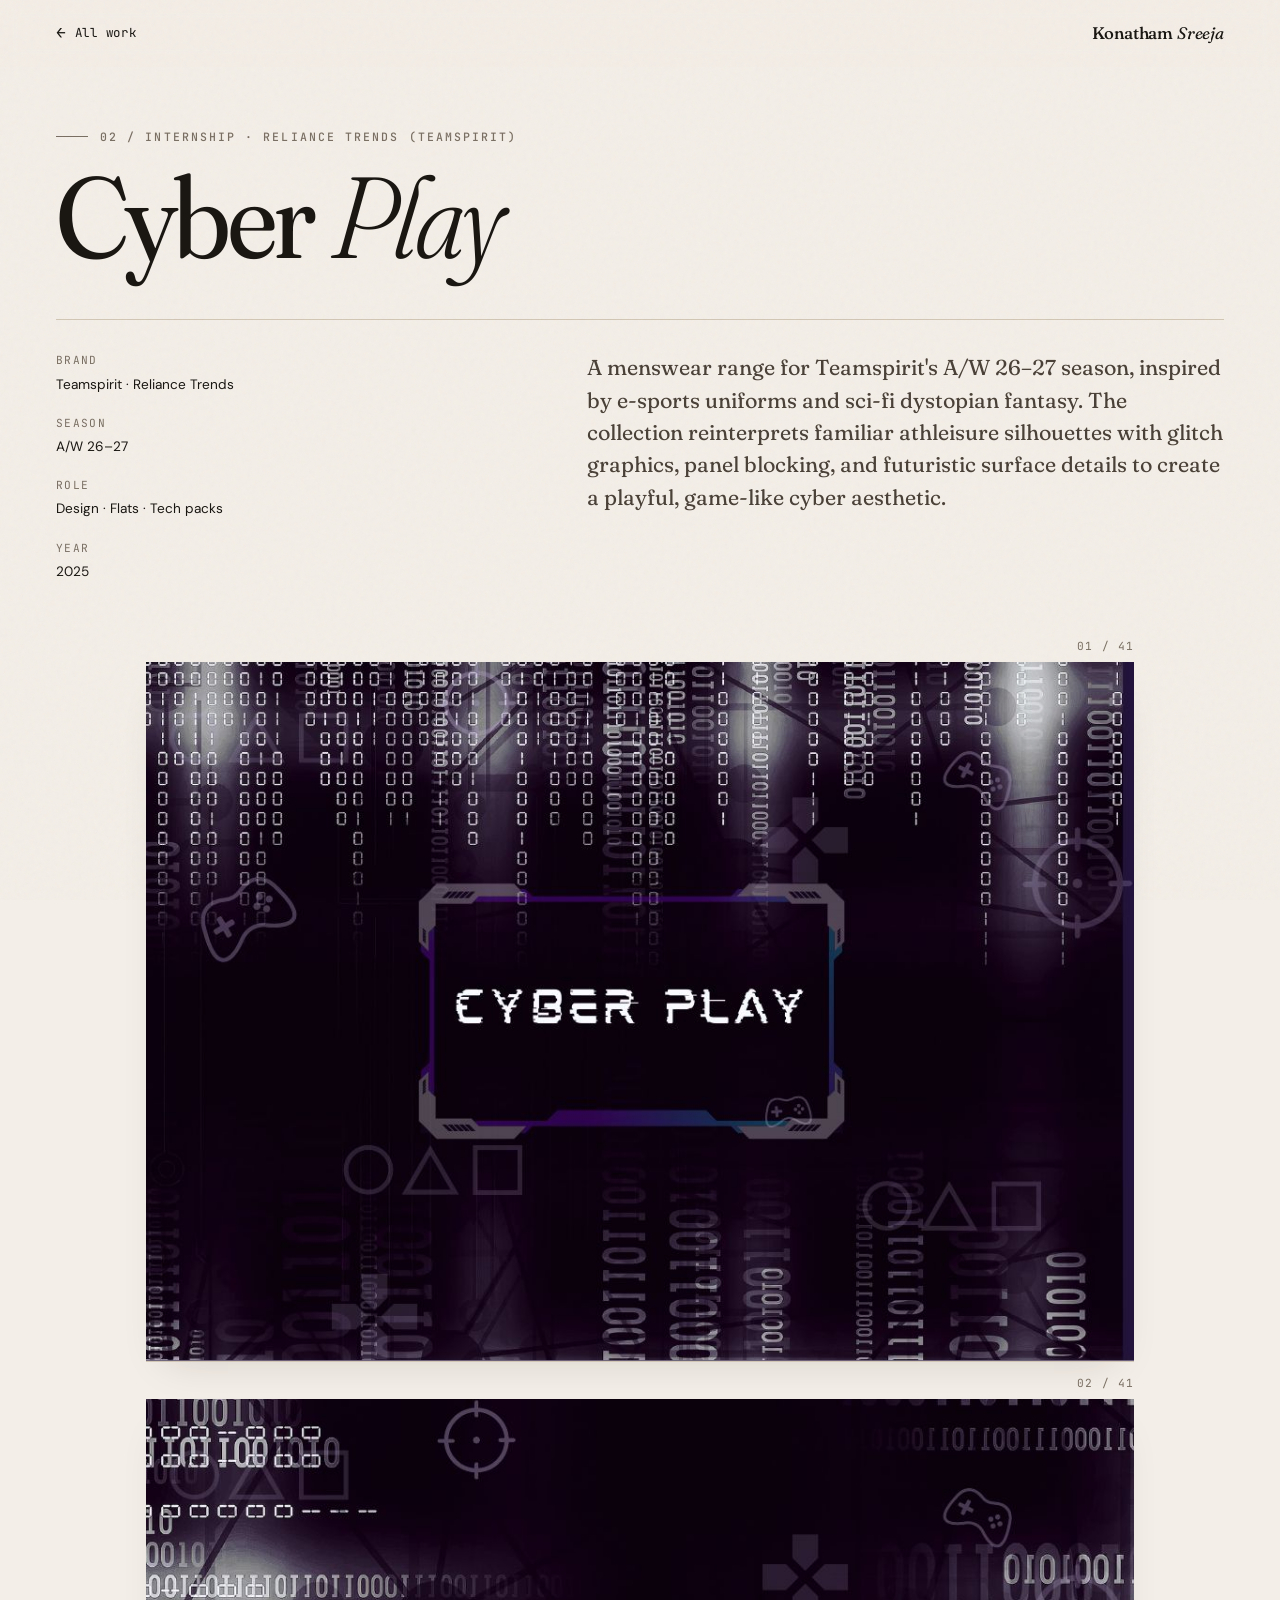
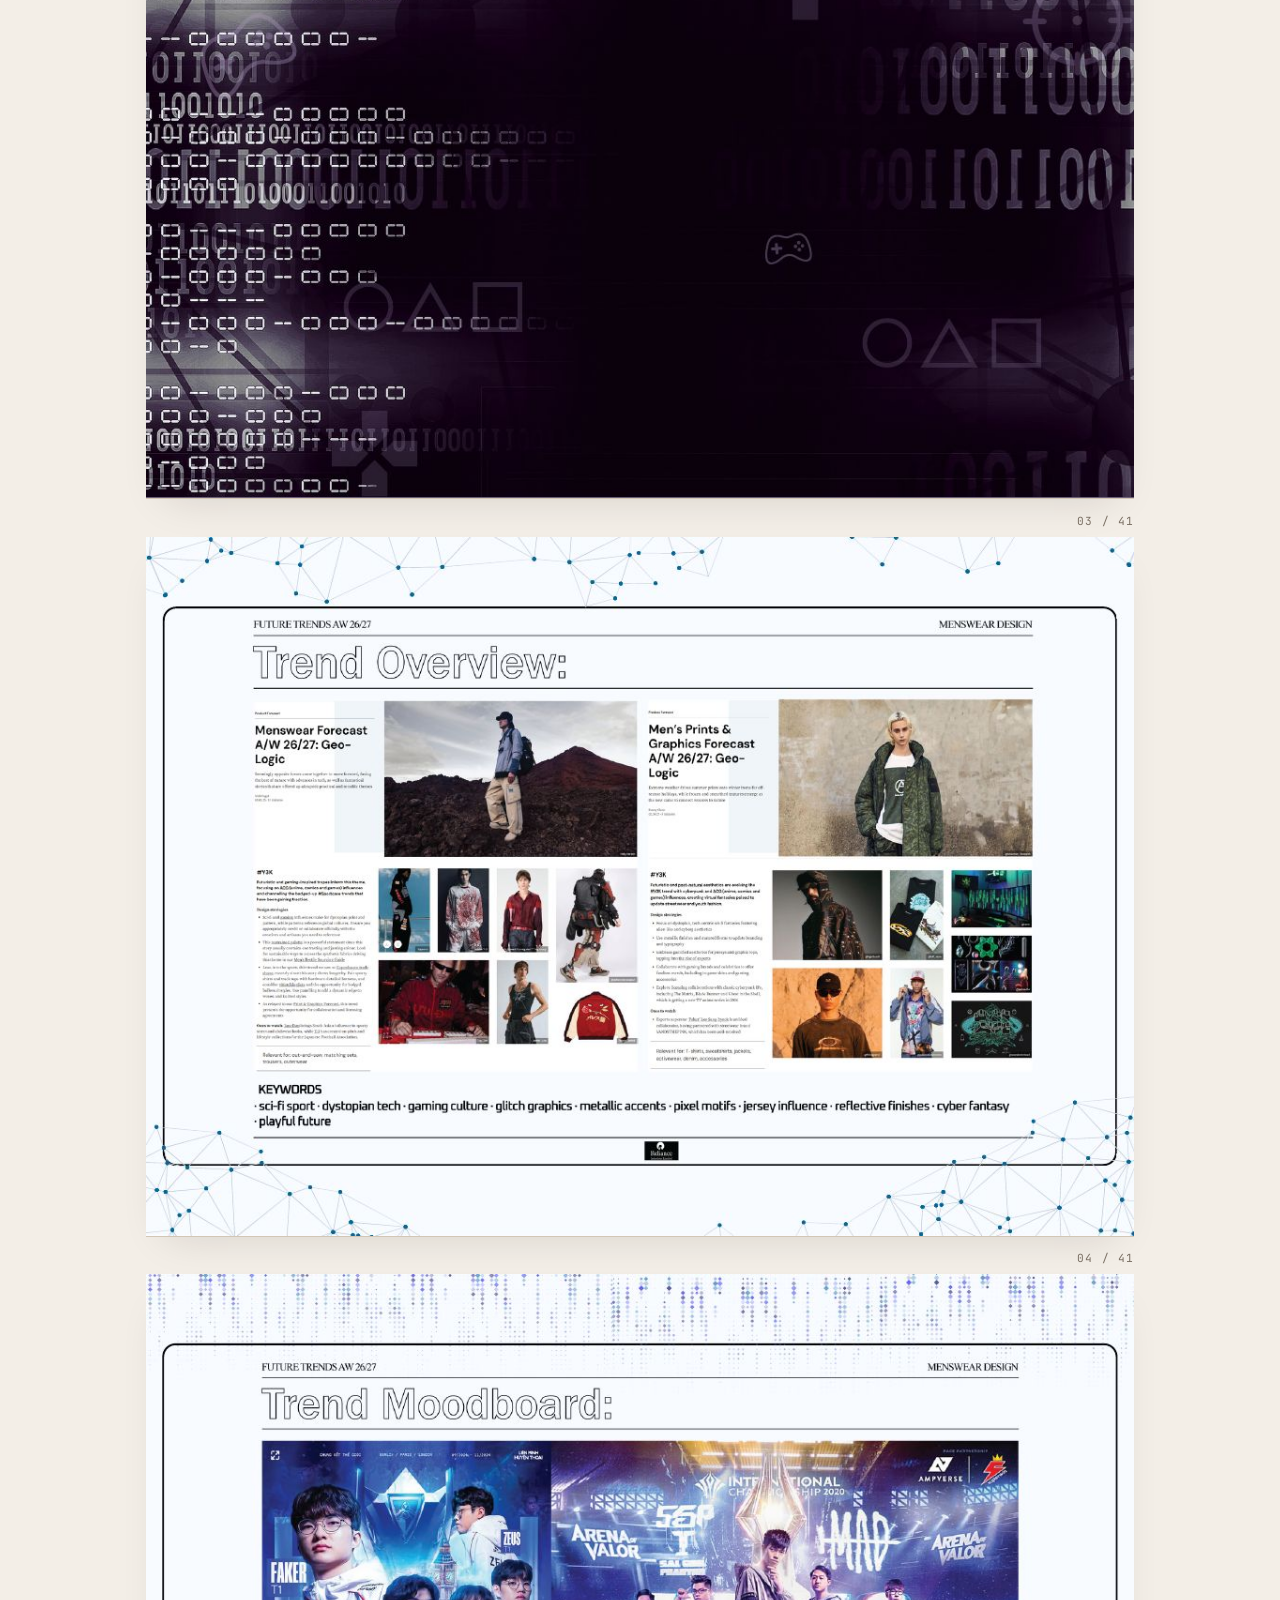
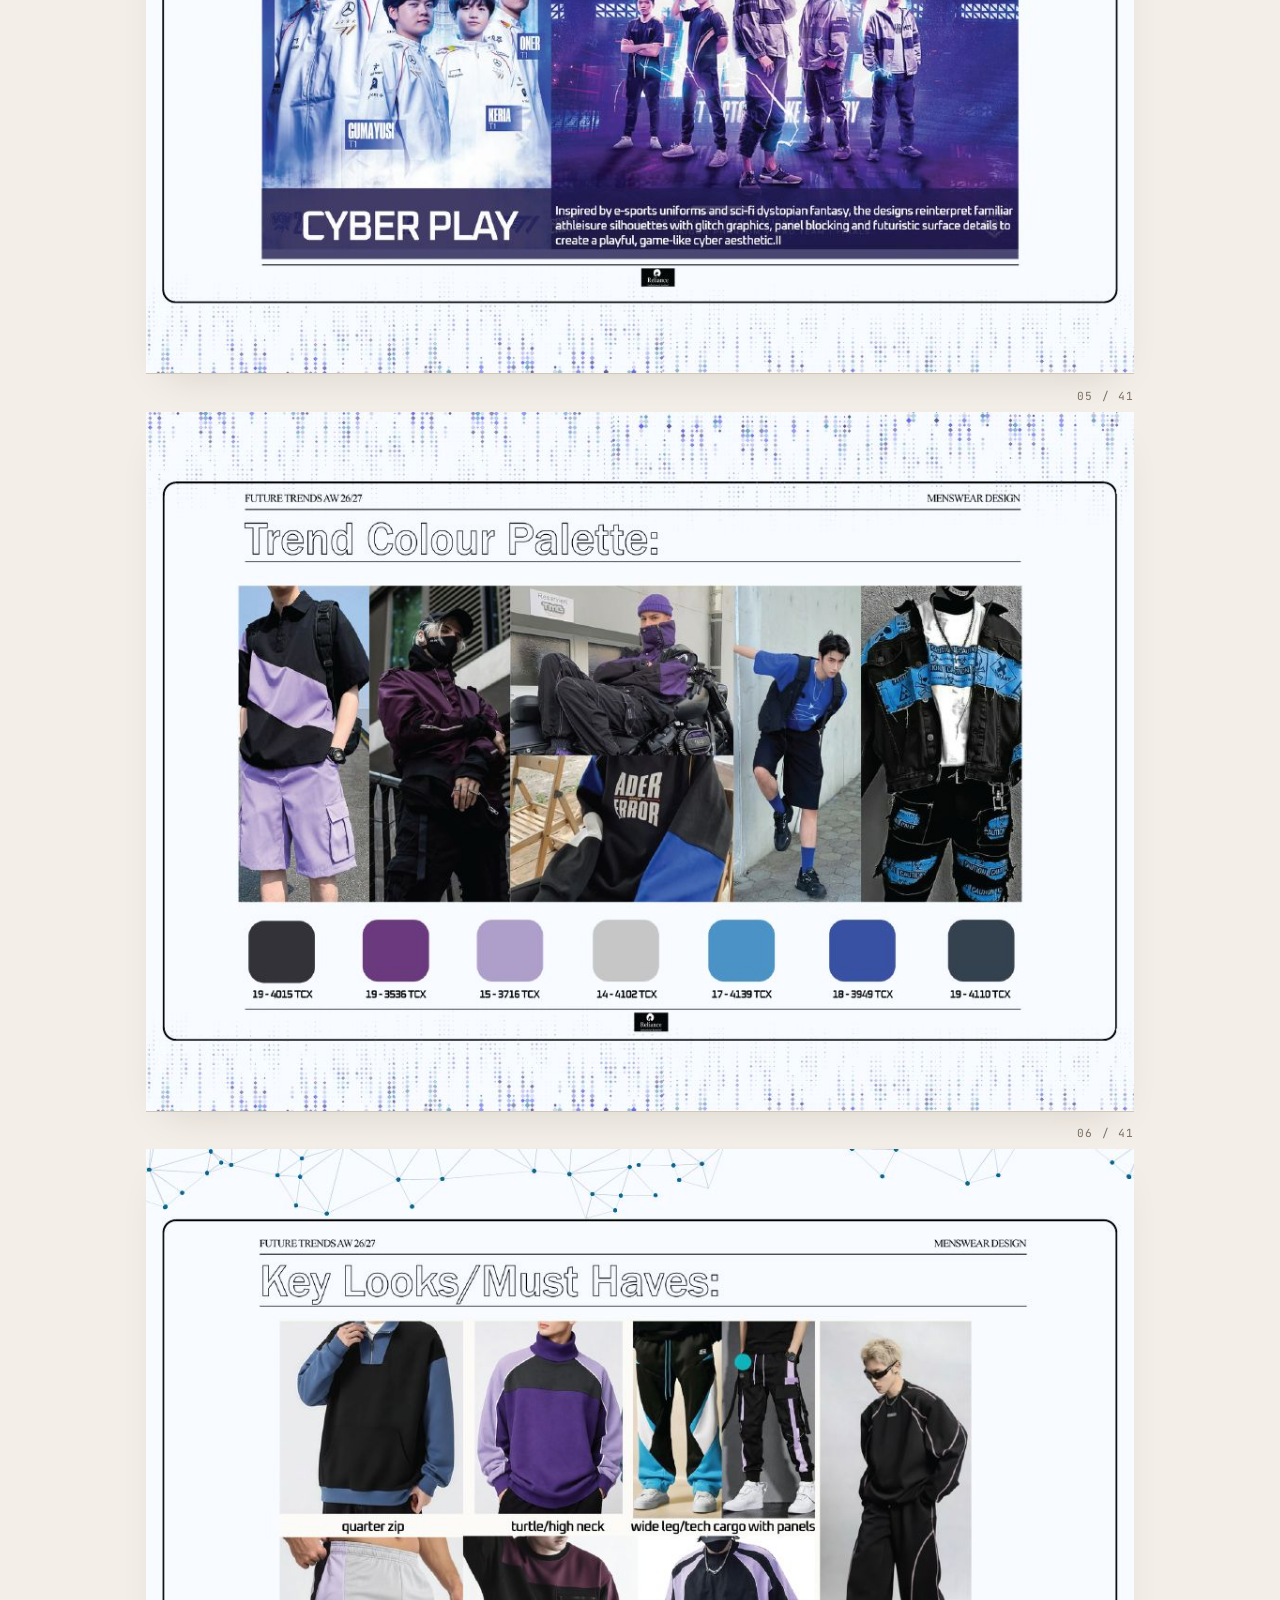
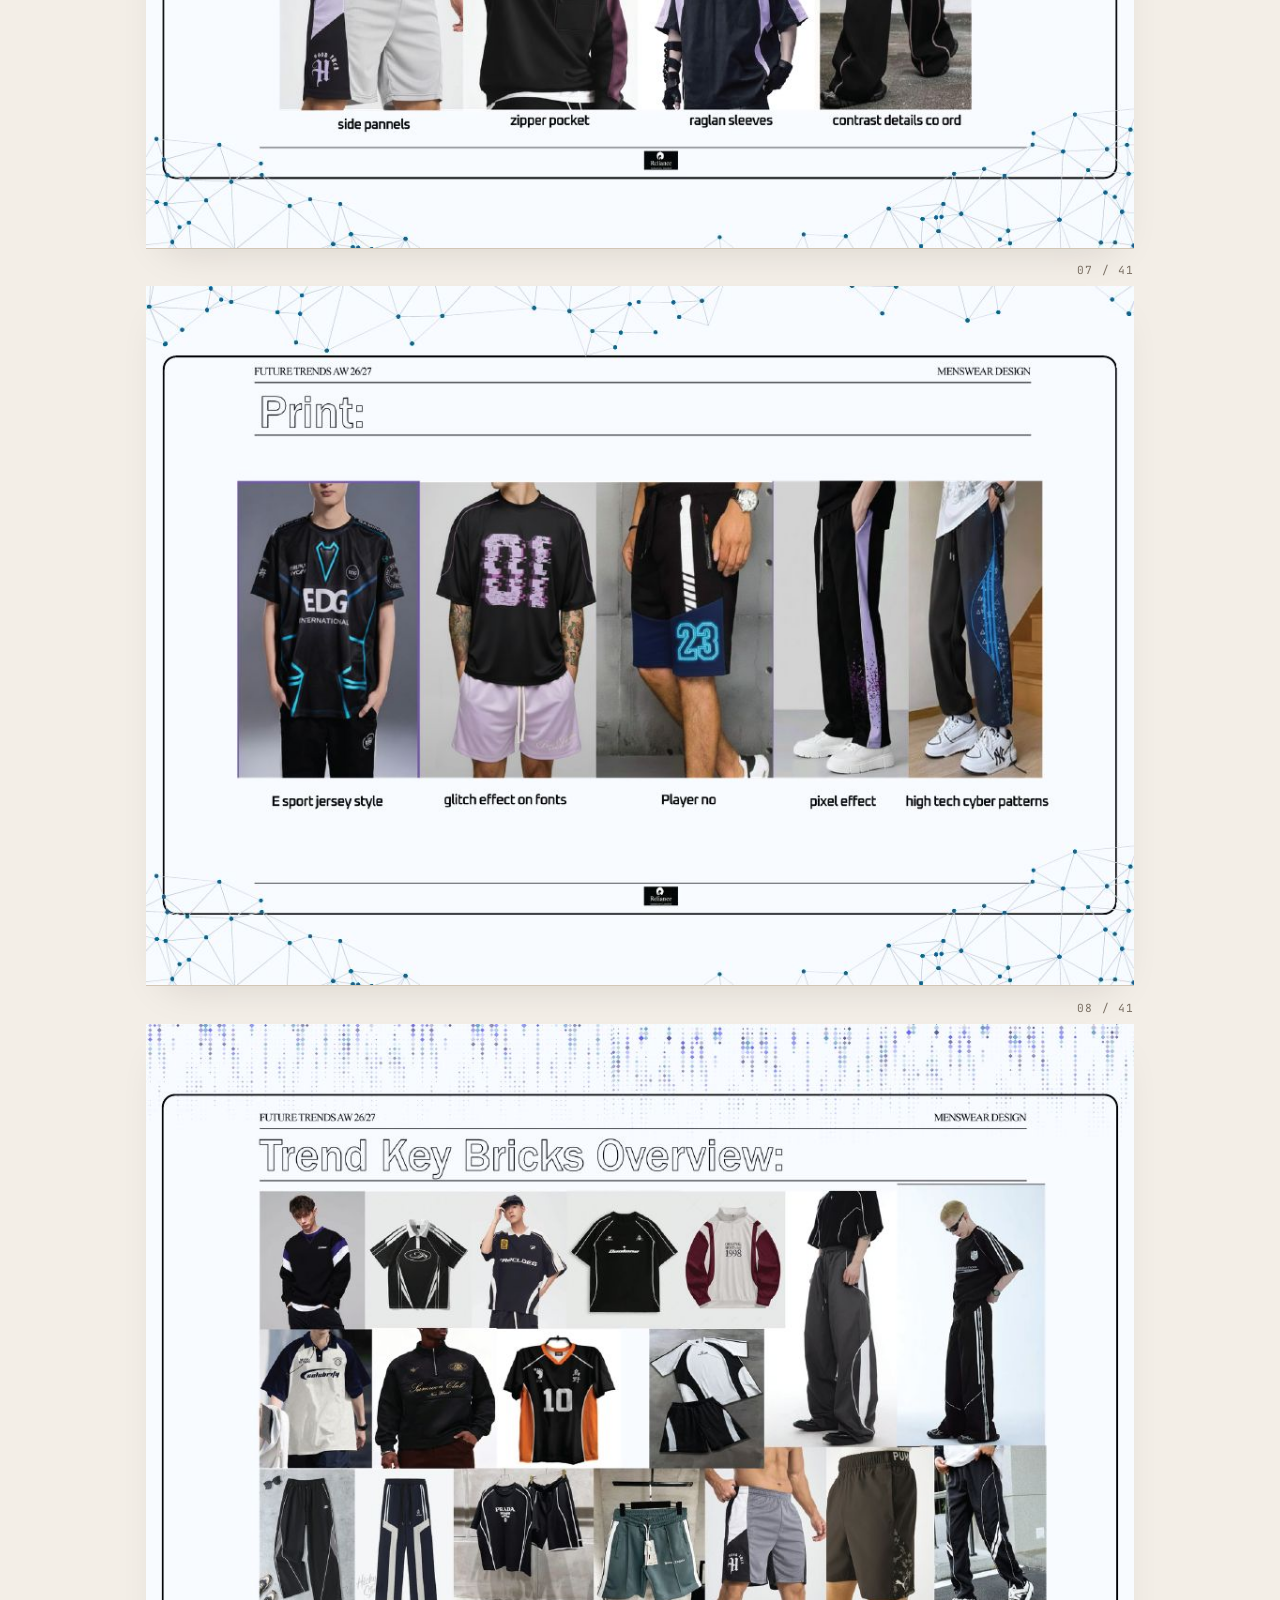
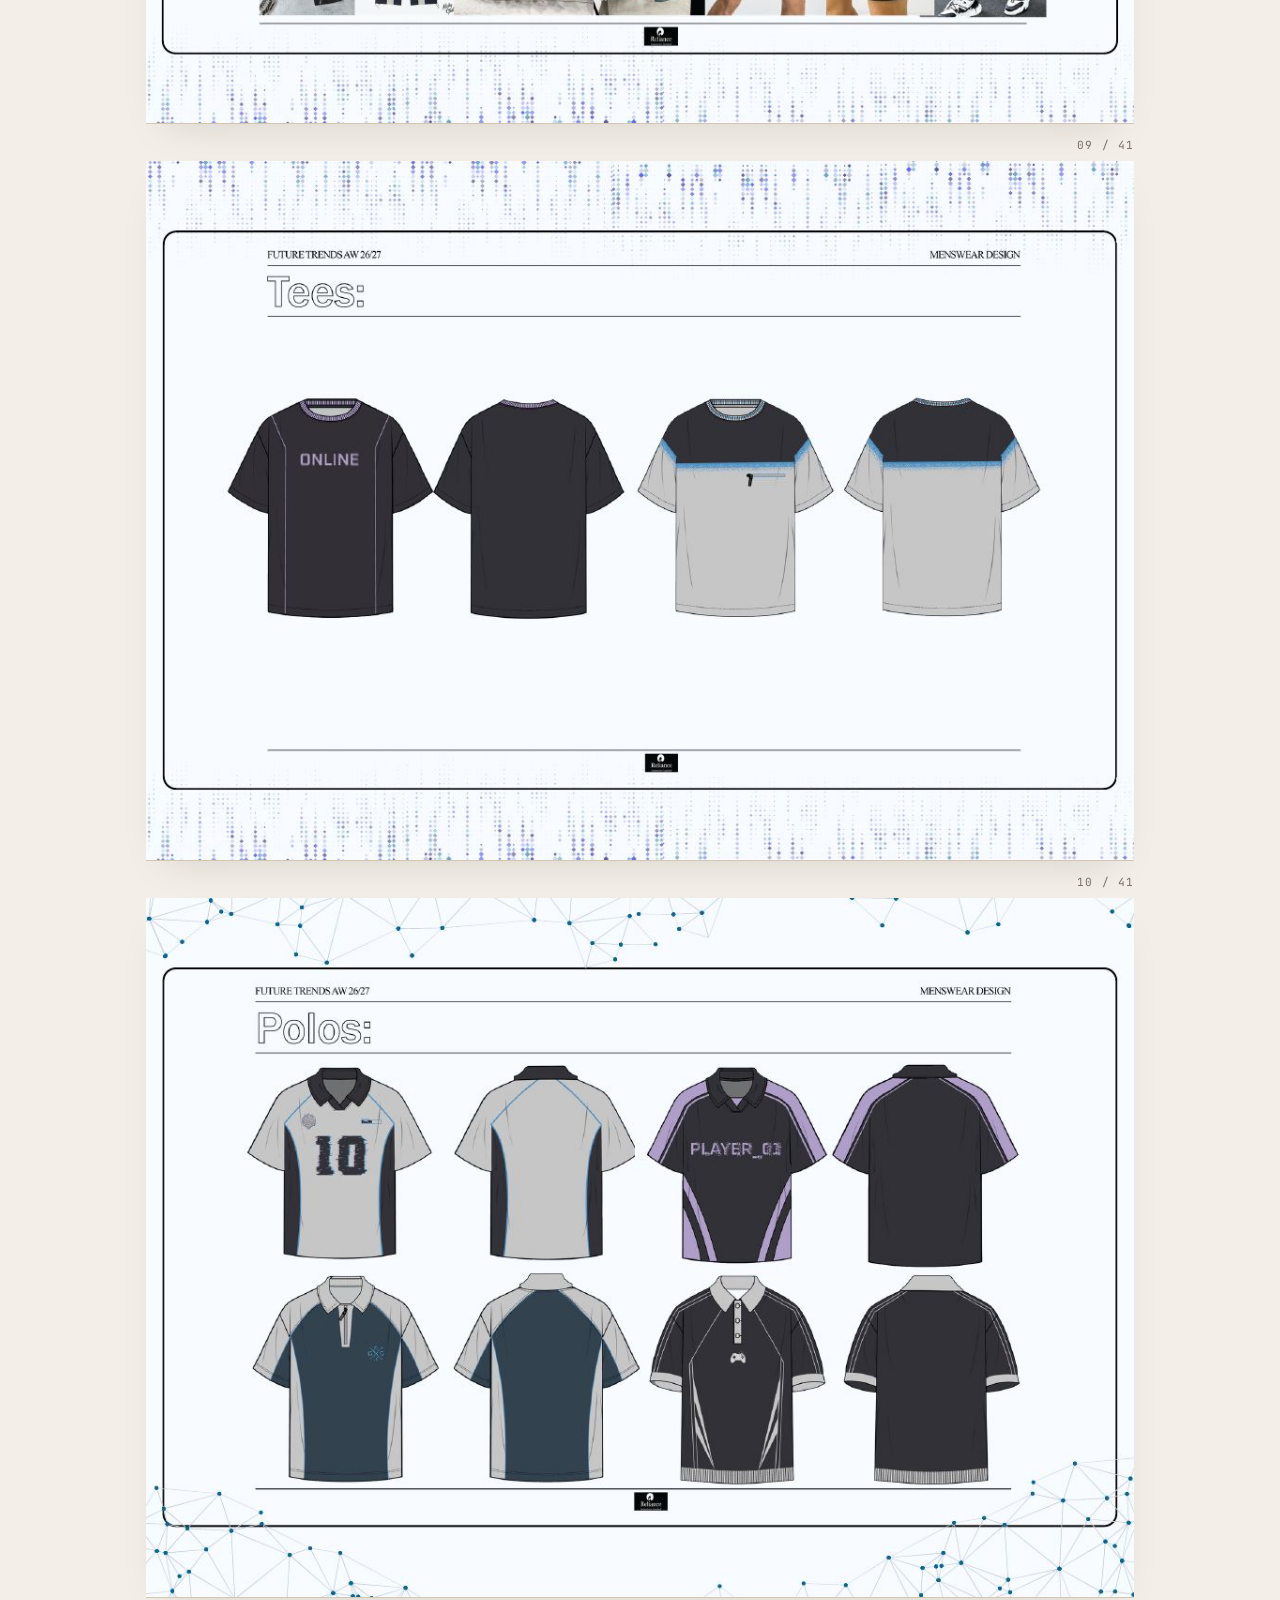
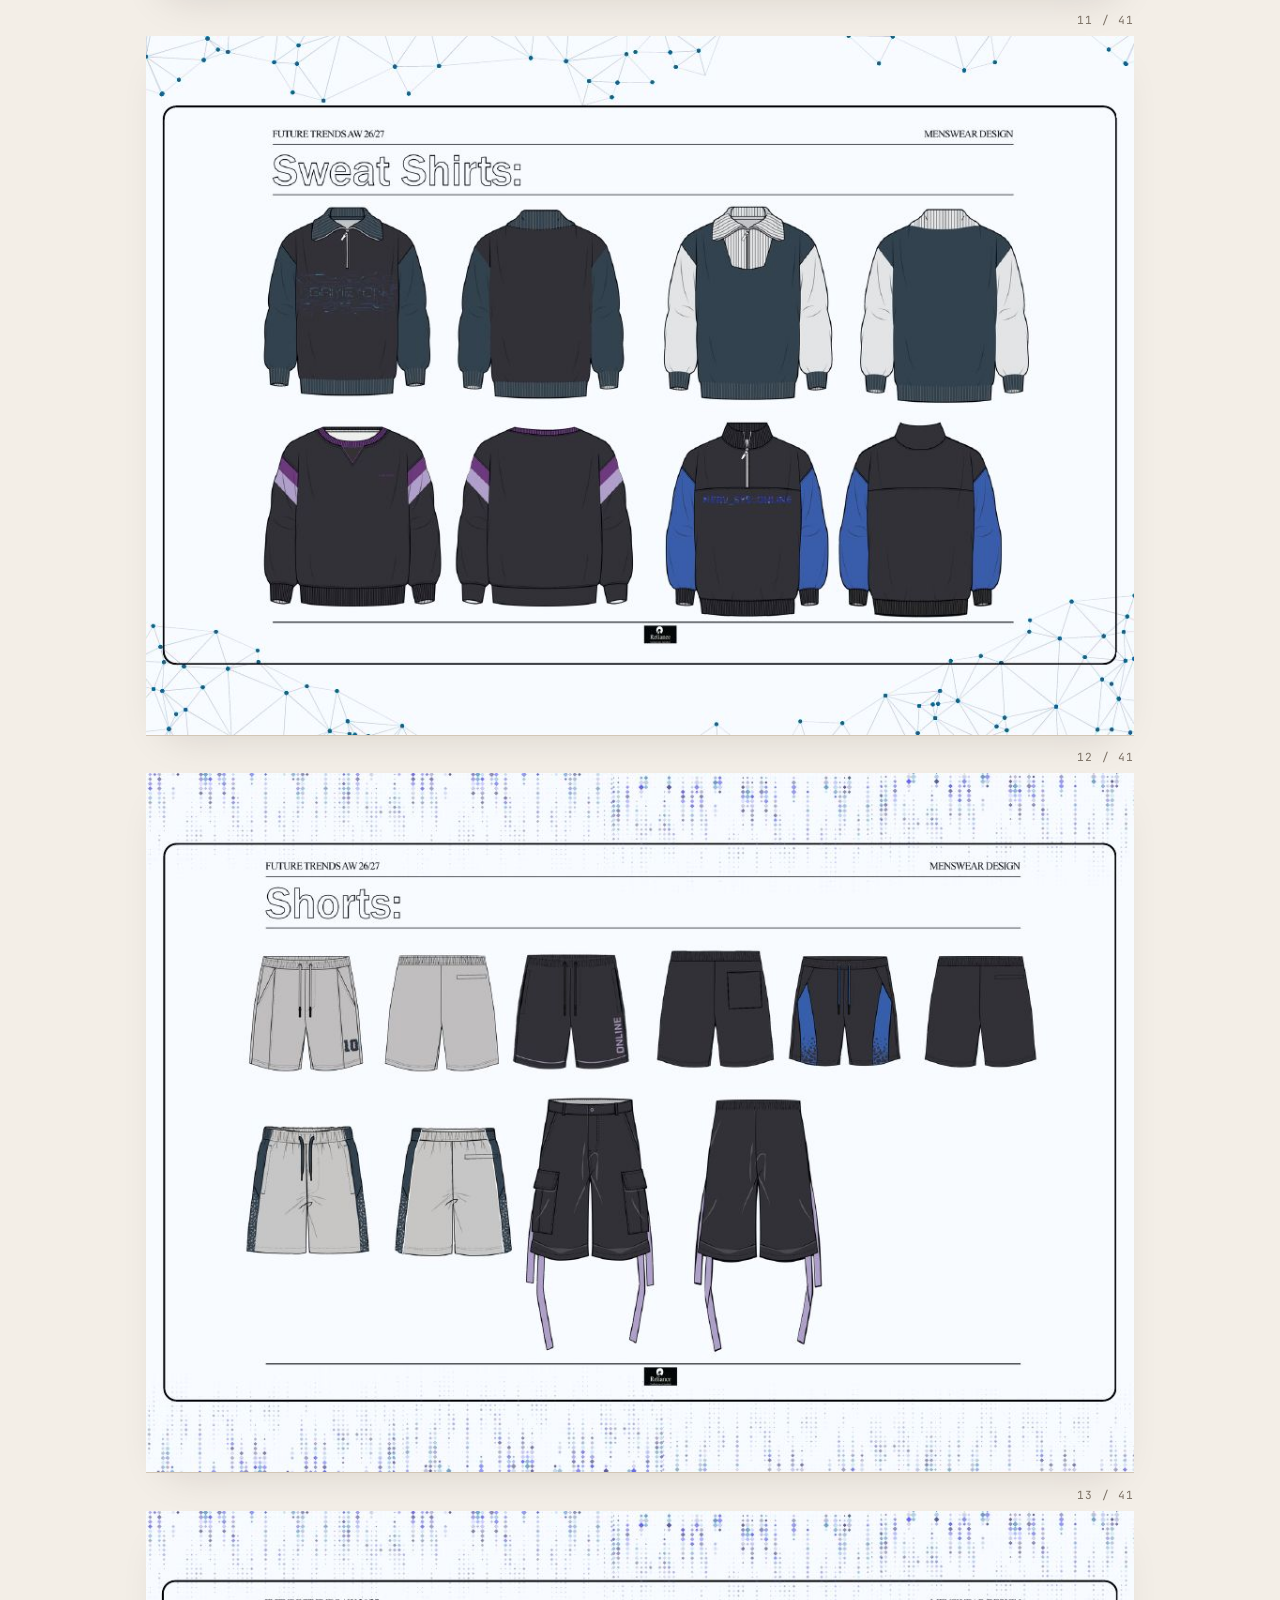
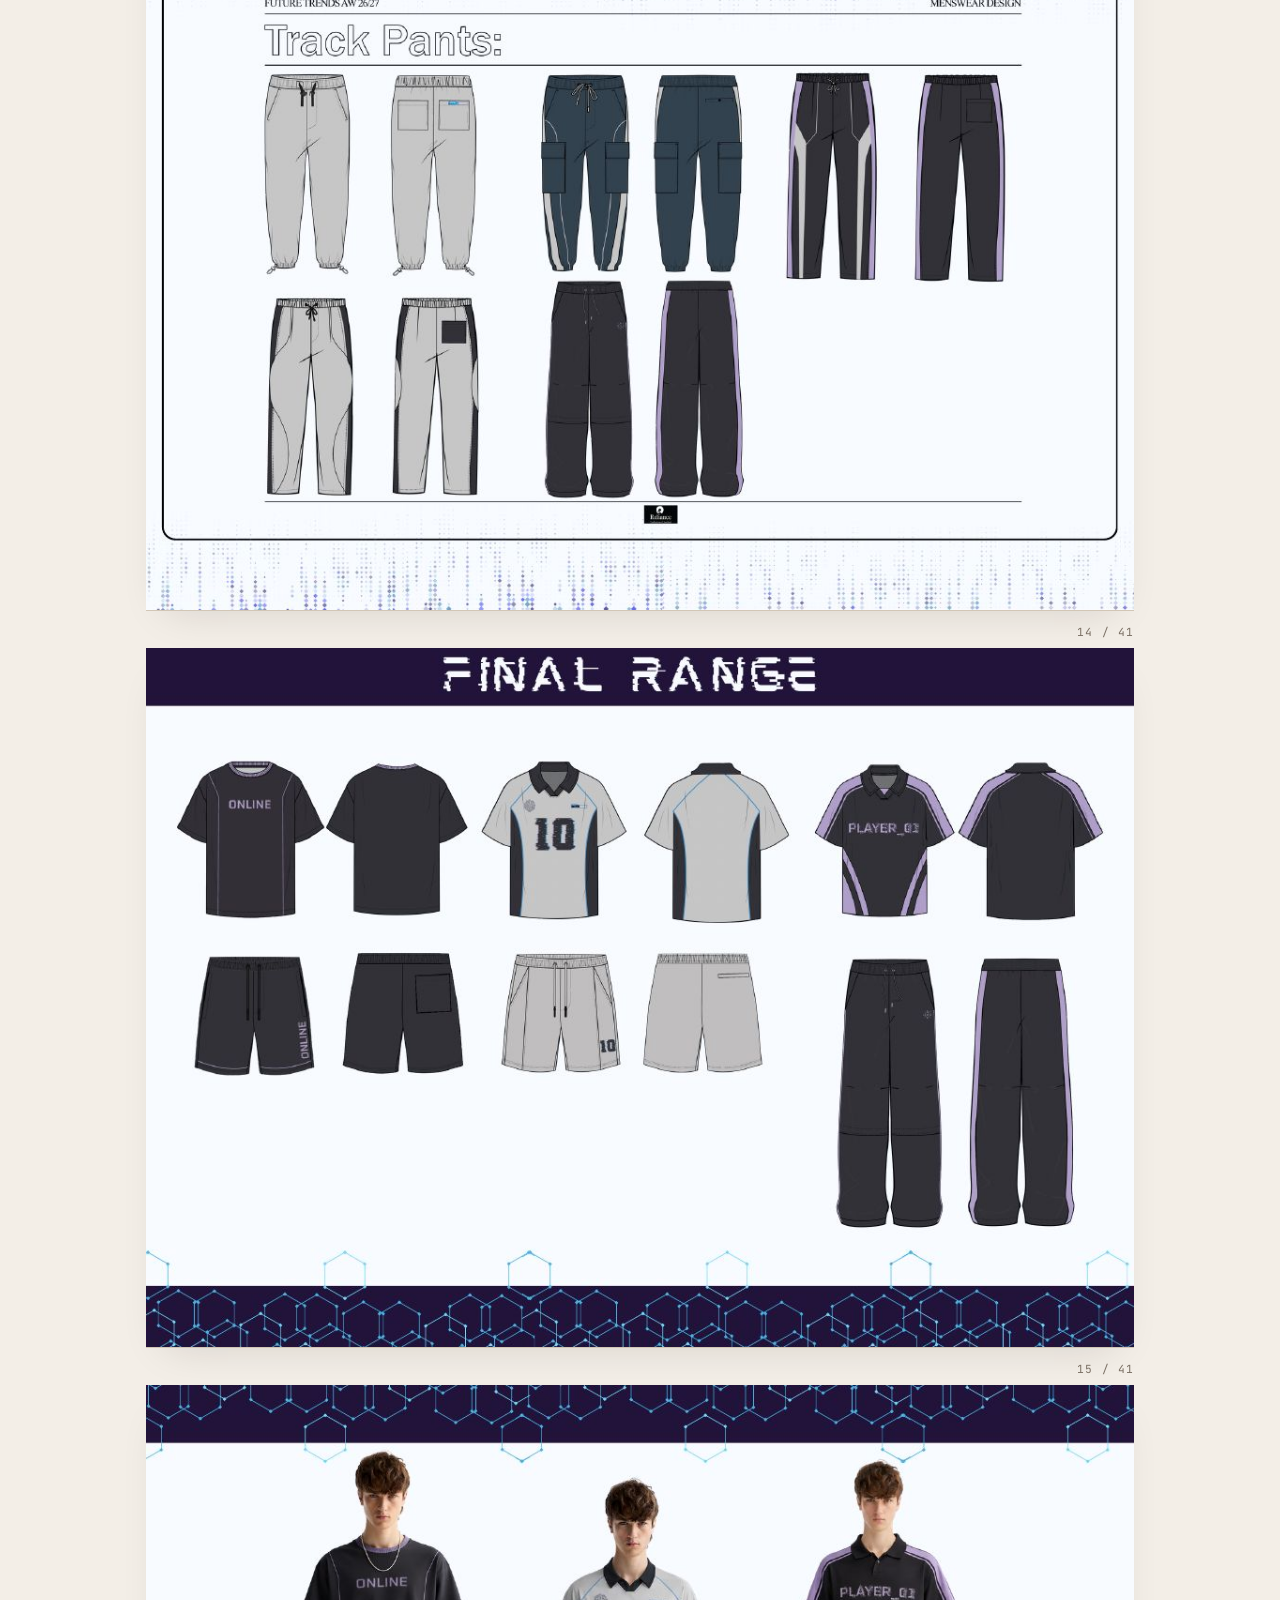
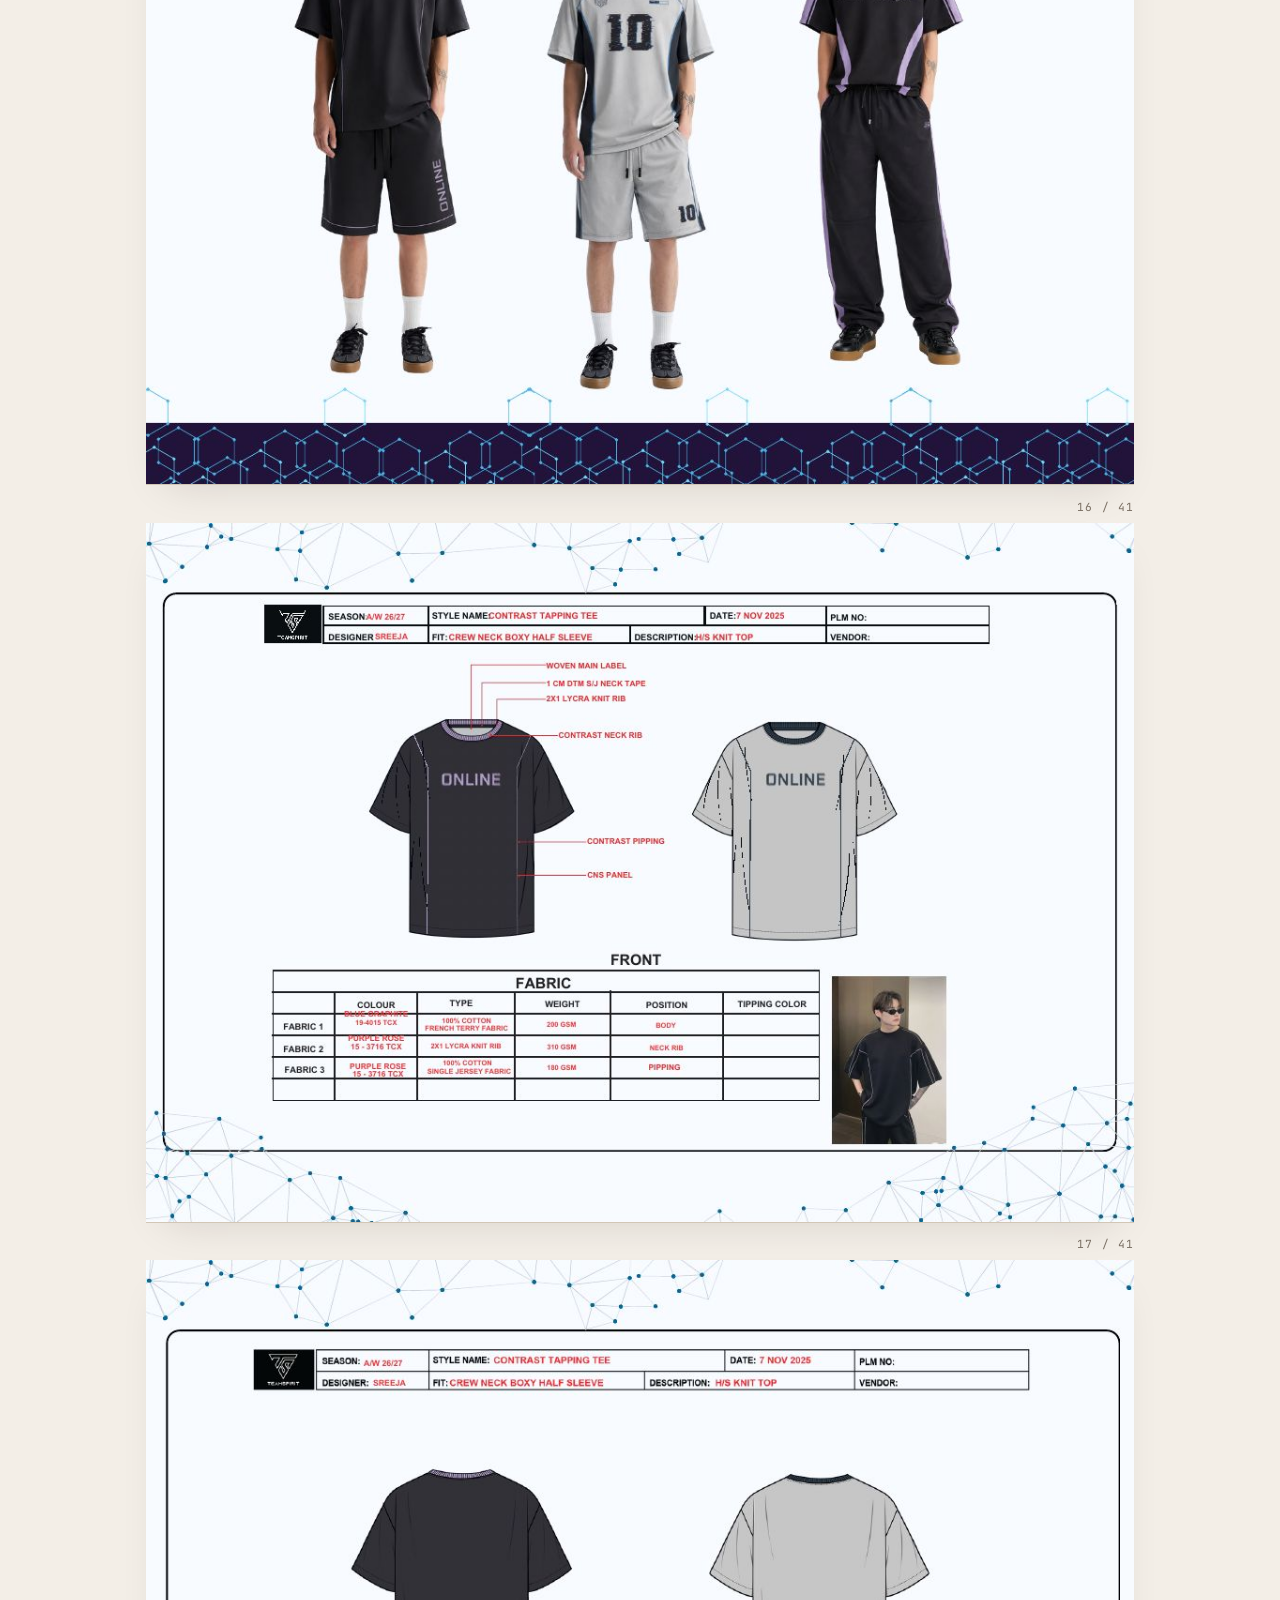
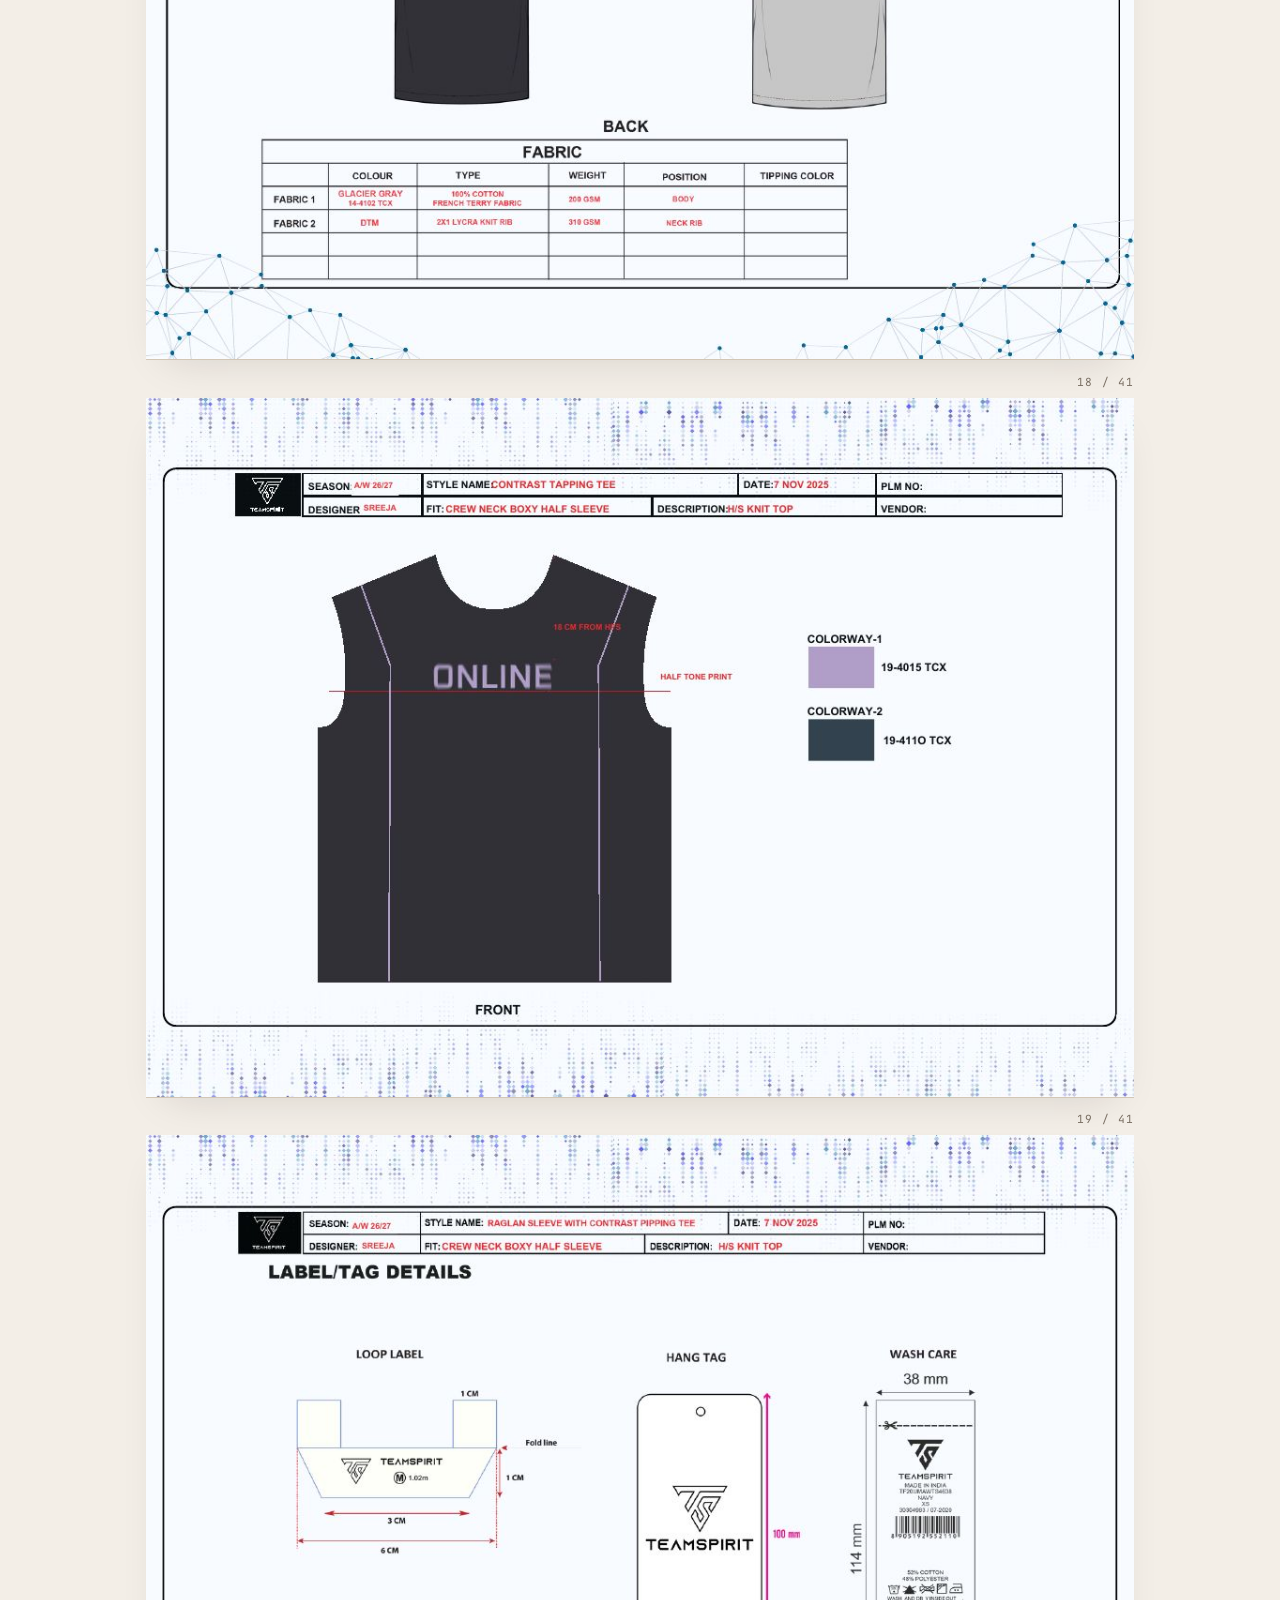
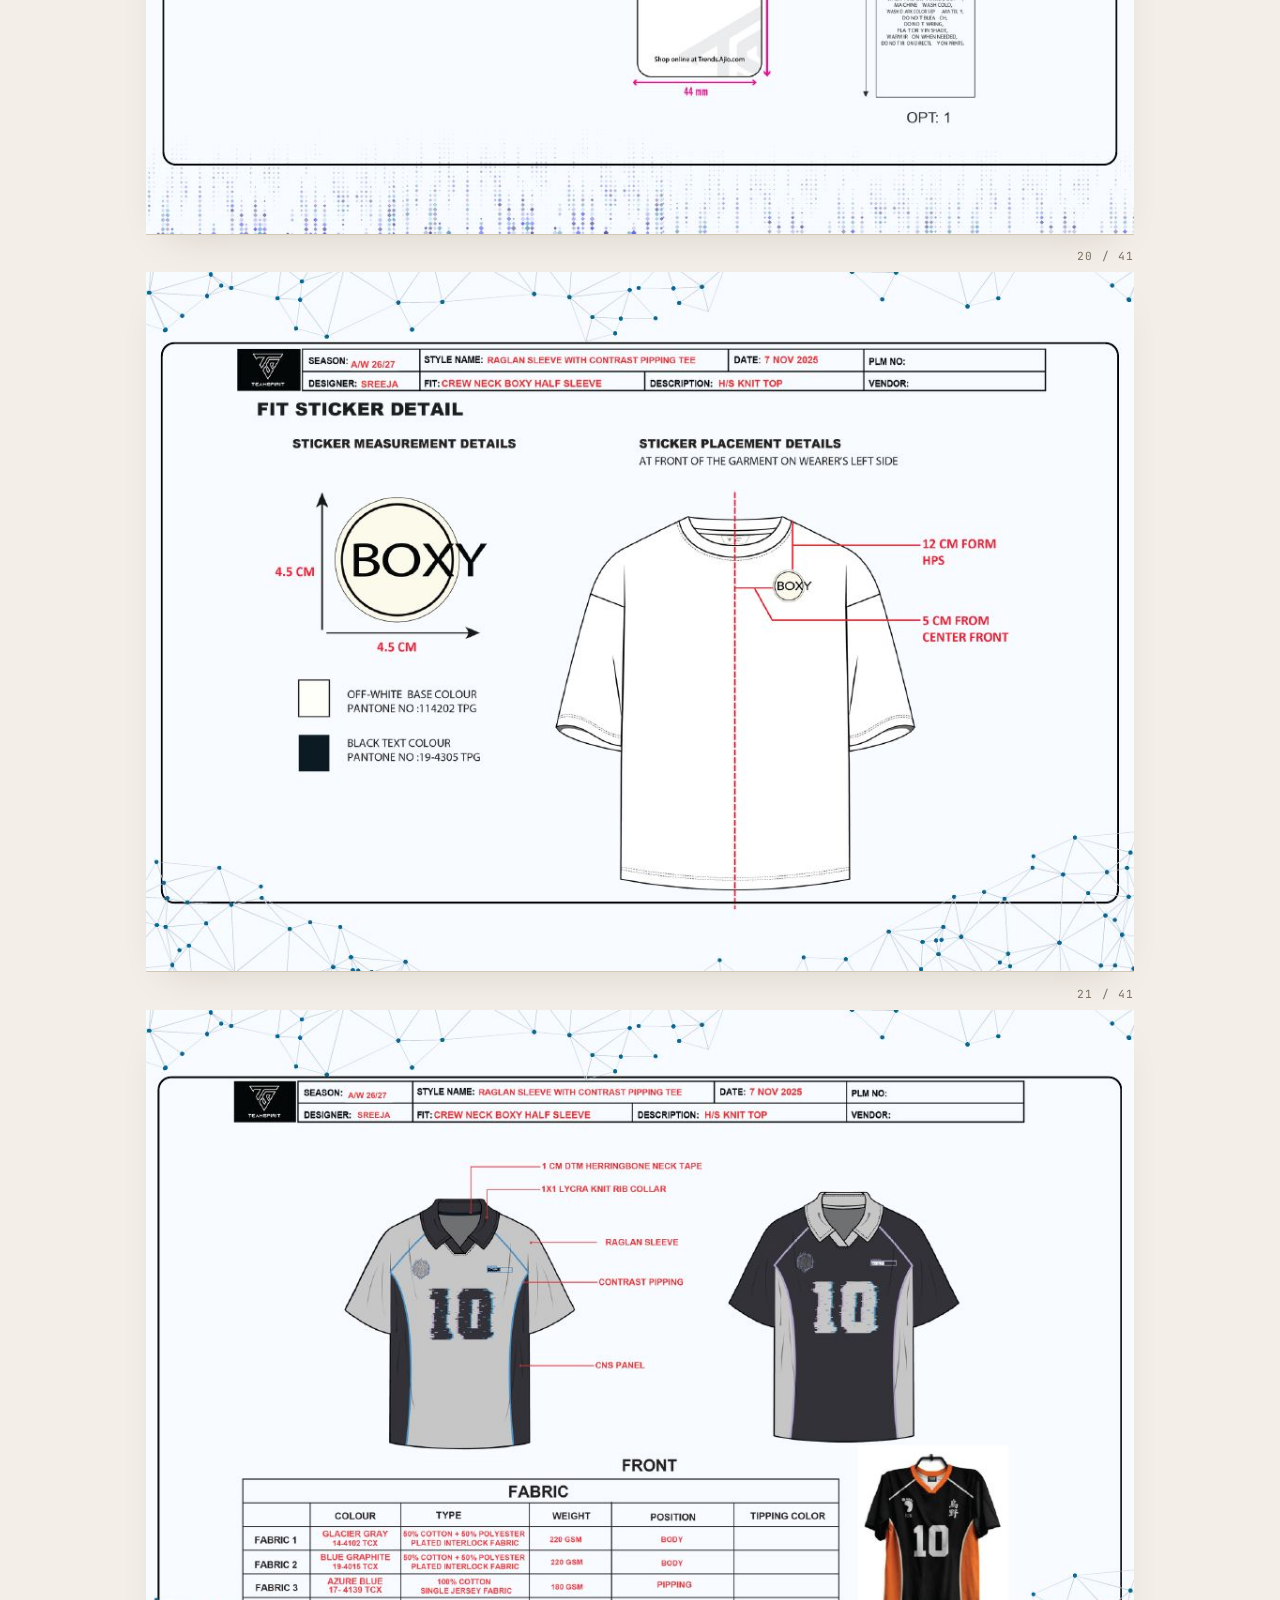
==== cyber-play.html @ c7cec254 "Replace prototype with live Cloudflare deployment source" ====
<!DOCTYPE html>
<html lang="en">
<head>
<meta charset="UTF-8">
<meta name="viewport" content="width=device-width, initial-scale=1.0">
<meta name="robots" content="noindex, nofollow">
<title>Cyber Play — Konatham Sreeja</title>
<meta name="description" content="Cyber Play by Konatham Sreeja.">
<link rel="preconnect" href="https://fonts.googleapis.com">
<link rel="preconnect" href="https://fonts.gstatic.com" crossorigin>
<link href="https://fonts.googleapis.com/css2?family=Fraunces:ital,opsz,wght,SOFT@0,9..144,300..700,30..100;1,9..144,300..700,30..100&family=DM+Sans:opsz,wght@9..40,300..600&family=JetBrains+Mono:wght@400;500&display=swap" rel="stylesheet">
<link rel="stylesheet" href="styles.css">
<link rel="icon" type="image/svg+xml" href="data:image/svg+xml,%3Csvg xmlns='http://www.w3.org/2000/svg' viewBox='0 0 100 100'%3E%3Ctext y='75' font-size='80' font-family='Georgia' font-style='italic'%3Es%3C/text%3E%3C/svg%3E">
</head>
<body>

<nav class="nav">
  <a href="index.html" class="nav__back">All work</a>
  <a href="index.html" class="nav__logo">Konatham <em>Sreeja</em></a>
</nav>

<header class="project-hero">
  <div class="project-hero__eyebrow"><span class="eyebrow">02 / Internship · Reliance Trends (Teamspirit)</span></div>
  <h1 class="project-hero__title">Cyber <em>Play</em></h1>

  <div class="project-hero__intro">
    <dl class="project-hero__meta">
            <div><dt>Brand</dt><dd>Teamspirit · Reliance Trends</dd></div>
      <div><dt>Season</dt><dd>A/W 26–27</dd></div>
      <div><dt>Role</dt><dd>Design · Flats · Tech packs</dd></div>
      <div><dt>Year</dt><dd>2025</dd></div>
    </dl>
    <p class="project-hero__desc">A menswear range for Teamspirit's A/W 26–27 season, inspired by e-sports uniforms and sci-fi dystopian fantasy. The collection reinterprets familiar athleisure silhouettes with glitch graphics, panel blocking, and futuristic surface details to create a playful, game-like cyber aesthetic.</p>
  </div>
</header>

<div class="gallery">
  <figure class="gallery__page gallery__page--landscape" data-index="1">
    <span class="gallery__num">01 / 41</span>
    <img src="images/cyber-play/page-01.jpg" alt="Page 1" loading="eager" decoding="async">
  </figure>
  <figure class="gallery__page gallery__page--landscape" data-index="2">
    <span class="gallery__num">02 / 41</span>
    <img src="images/cyber-play/page-02.jpg" alt="Page 2" loading="lazy" decoding="async">
  </figure>
  <figure class="gallery__page gallery__page--landscape" data-index="3">
    <span class="gallery__num">03 / 41</span>
    <img src="images/cyber-play/page-03.jpg" alt="Page 3" loading="lazy" decoding="async">
  </figure>
  <figure class="gallery__page gallery__page--landscape" data-index="4">
    <span class="gallery__num">04 / 41</span>
    <img src="images/cyber-play/page-04.jpg" alt="Page 4" loading="lazy" decoding="async">
  </figure>
  <figure class="gallery__page gallery__page--landscape" data-index="5">
    <span class="gallery__num">05 / 41</span>
    <img src="images/cyber-play/page-05.jpg" alt="Page 5" loading="lazy" decoding="async">
  </figure>
  <figure class="gallery__page gallery__page--landscape" data-index="6">
    <span class="gallery__num">06 / 41</span>
    <img src="images/cyber-play/page-06.jpg" alt="Page 6" loading="lazy" decoding="async">
  </figure>
  <figure class="gallery__page gallery__page--landscape" data-index="7">
    <span class="gallery__num">07 / 41</span>
    <img src="images/cyber-play/page-07.jpg" alt="Page 7" loading="lazy" decoding="async">
  </figure>
  <figure class="gallery__page gallery__page--landscape" data-index="8">
    <span class="gallery__num">08 / 41</span>
    <img src="images/cyber-play/page-08.jpg" alt="Page 8" loading="lazy" decoding="async">
  </figure>
  <figure class="gallery__page gallery__page--landscape" data-index="9">
    <span class="gallery__num">09 / 41</span>
    <img src="images/cyber-play/page-09.jpg" alt="Page 9" loading="lazy" decoding="async">
  </figure>
  <figure class="gallery__page gallery__page--landscape" data-index="10">
    <span class="gallery__num">10 / 41</span>
    <img src="images/cyber-play/page-10.jpg" alt="Page 10" loading="lazy" decoding="async">
  </figure>
  <figure class="gallery__page gallery__page--landscape" data-index="11">
    <span class="gallery__num">11 / 41</span>
    <img src="images/cyber-play/page-11.jpg" alt="Page 11" loading="lazy" decoding="async">
  </figure>
  <figure class="gallery__page gallery__page--landscape" data-index="12">
    <span class="gallery__num">12 / 41</span>
    <img src="images/cyber-play/page-12.jpg" alt="Page 12" loading="lazy" decoding="async">
  </figure>
  <figure class="gallery__page gallery__page--landscape" data-index="13">
    <span class="gallery__num">13 / 41</span>
    <img src="images/cyber-play/page-13.jpg" alt="Page 13" loading="lazy" decoding="async">
  </figure>
  <figure class="gallery__page gallery__page--landscape" data-index="14">
    <span class="gallery__num">14 / 41</span>
    <img src="images/cyber-play/page-14.jpg" alt="Page 14" loading="lazy" decoding="async">
  </figure>
  <figure class="gallery__page gallery__page--landscape" data-index="15">
    <span class="gallery__num">15 / 41</span>
    <img src="images/cyber-play/page-15.jpg" alt="Page 15" loading="lazy" decoding="async">
  </figure>
  <figure class="gallery__page gallery__page--landscape" data-index="16">
    <span class="gallery__num">16 / 41</span>
    <img src="images/cyber-play/page-16.jpg" alt="Page 16" loading="lazy" decoding="async">
  </figure>
  <figure class="gallery__page gallery__page--landscape" data-index="17">
    <span class="gallery__num">17 / 41</span>
    <img src="images/cyber-play/page-17.jpg" alt="Page 17" loading="lazy" decoding="async">
  </figure>
  <figure class="gallery__page gallery__page--landscape" data-index="18">
    <span class="gallery__num">18 / 41</span>
    <img src="images/cyber-play/page-18.jpg" alt="Page 18" loading="lazy" decoding="async">
  </figure>
  <figure class="gallery__page gallery__page--landscape" data-index="19">
    <span class="gallery__num">19 / 41</span>
    <img src="images/cyber-play/page-19.jpg" alt="Page 19" loading="lazy" decoding="async">
  </figure>
  <figure class="gallery__page gallery__page--landscape" data-index="20">
    <span class="gallery__num">20 / 41</span>
    <img src="images/cyber-play/page-20.jpg" alt="Page 20" loading="lazy" decoding="async">
  </figure>
  <figure class="gallery__page gallery__page--landscape" data-index="21">
    <span class="gallery__num">21 / 41</span>
    <img src="images/cyber-play/page-21.jpg" alt="Page 21" loading="lazy" decoding="async">
  </figure>
  <figure class="gallery__page gallery__page--landscape" data-index="22">
    <span class="gallery__num">22 / 41</span>
    <img src="images/cyber-play/page-22.jpg" alt="Page 22" loading="lazy" decoding="async">
  </figure>
  <figure class="gallery__page gallery__page--landscape" data-index="23">
    <span class="gallery__num">23 / 41</span>
    <img src="images/cyber-play/page-23.jpg" alt="Page 23" loading="lazy" decoding="async">
  </figure>
  <figure class="gallery__page gallery__page--landscape" data-index="24">
    <span class="gallery__num">24 / 41</span>
    <img src="images/cyber-play/page-24.jpg" alt="Page 24" loading="lazy" decoding="async">
  </figure>
  <figure class="gallery__page gallery__page--landscape" data-index="25">
    <span class="gallery__num">25 / 41</span>
    <img src="images/cyber-play/page-25.jpg" alt="Page 25" loading="lazy" decoding="async">
  </figure>
  <figure class="gallery__page gallery__page--landscape" data-index="26">
    <span class="gallery__num">26 / 41</span>
    <img src="images/cyber-play/page-26.jpg" alt="Page 26" loading="lazy" decoding="async">
  </figure>
  <figure class="gallery__page gallery__page--landscape" data-index="27">
    <span class="gallery__num">27 / 41</span>
    <img src="images/cyber-play/page-27.jpg" alt="Page 27" loading="lazy" decoding="async">
  </figure>
  <figure class="gallery__page gallery__page--landscape" data-index="28">
    <span class="gallery__num">28 / 41</span>
    <img src="images/cyber-play/page-28.jpg" alt="Page 28" loading="lazy" decoding="async">
  </figure>
  <figure class="gallery__page gallery__page--landscape" data-index="29">
    <span class="gallery__num">29 / 41</span>
    <img src="images/cyber-play/page-29.jpg" alt="Page 29" loading="lazy" decoding="async">
  </figure>
  <figure class="gallery__page gallery__page--landscape" data-index="30">
    <span class="gallery__num">30 / 41</span>
    <img src="images/cyber-play/page-30.jpg" alt="Page 30" loading="lazy" decoding="async">
  </figure>
  <figure class="gallery__page gallery__page--landscape" data-index="31">
    <span class="gallery__num">31 / 41</span>
    <img src="images/cyber-play/page-31.jpg" alt="Page 31" loading="lazy" decoding="async">
  </figure>
  <figure class="gallery__page gallery__page--landscape" data-index="32">
    <span class="gallery__num">32 / 41</span>
    <img src="images/cyber-play/page-32.jpg" alt="Page 32" loading="lazy" decoding="async">
  </figure>
  <figure class="gallery__page gallery__page--landscape" data-index="33">
    <span class="gallery__num">33 / 41</span>
    <img src="images/cyber-play/page-33.jpg" alt="Page 33" loading="lazy" decoding="async">
  </figure>
  <figure class="gallery__page gallery__page--landscape" data-index="34">
    <span class="gallery__num">34 / 41</span>
    <img src="images/cyber-play/page-34.jpg" alt="Page 34" loading="lazy" decoding="async">
  </figure>
  <figure class="gallery__page gallery__page--landscape" data-index="35">
    <span class="gallery__num">35 / 41</span>
    <img src="images/cyber-play/page-35.jpg" alt="Page 35" loading="lazy" decoding="async">
  </figure>
  <figure class="gallery__page gallery__page--landscape" data-index="36">
    <span class="gallery__num">36 / 41</span>
    <img src="images/cyber-play/page-36.jpg" alt="Page 36" loading="lazy" decoding="async">
  </figure>
  <figure class="gallery__page gallery__page--landscape" data-index="37">
    <span class="gallery__num">37 / 41</span>
    <img src="images/cyber-play/page-37.jpg" alt="Page 37" loading="lazy" decoding="async">
  </figure>
  <figure class="gallery__page gallery__page--landscape" data-index="38">
    <span class="gallery__num">38 / 41</span>
    <img src="images/cyber-play/page-38.jpg" alt="Page 38" loading="lazy" decoding="async">
  </figure>
  <figure class="gallery__page gallery__page--landscape" data-index="39">
    <span class="gallery__num">39 / 41</span>
    <img src="images/cyber-play/page-39.jpg" alt="Page 39" loading="lazy" decoding="async">
  </figure>
  <figure class="gallery__page gallery__page--landscape" data-index="40">
    <span class="gallery__num">40 / 41</span>
    <img src="images/cyber-play/page-40.jpg" alt="Page 40" loading="lazy" decoding="async">
  </figure>
  <figure class="gallery__page gallery__page--landscape" data-index="41">
    <span class="gallery__num">41 / 41</span>
    <img src="images/cyber-play/page-41.jpg" alt="Page 41" loading="lazy" decoding="async">
  </figure>
</div>

<a href="quiet-erosion.html" class="next-project">
  <div>
    <div class="next-project__label">Next project</div>
    <h2 class="next-project__title">Quiet <em>Erosion</em></h2>
  </div>
  <span class="next-project__arrow">→</span>
</a>

<footer>
  <span>© <span data-year></span> Konatham Sreeja</span>
  <a href="index.html">Back to top</a>
</footer>

<div class="counter">
  <span data-current>01</span> / <span data-total>00</span>
</div>

<div class="lightbox">
  <button class="lightbox__close" aria-label="Close">×</button>
  <img alt="">
  <div class="lightbox__caption"></div>
</div>

<script src="script.js"></script>
</body>
</html>
---- styles.css ----
/* ============================================================
   KONATHAM SREEJA — Portfolio Site
   Editorial / magazine aesthetic
   ============================================================ */

:root {
  --bg: #f3eee7;
  --bg-alt: #ebe4d9;
  --surface: #e3dac8;
  --text: #1a1612;
  --text-mid: #4a4138;
  --text-soft: #7a6f63;
  --line: #d2c6b5;
  --accent: #1a1612;
  --accent-warm: #8b3a1f;

  --font-display: 'Fraunces', 'Cormorant Garamond', Georgia, serif;
  --font-body: 'DM Sans', -apple-system, BlinkMacSystemFont, system-ui, sans-serif;
  --font-mono: 'JetBrains Mono', ui-monospace, monospace;

  --max-w: 1320px;
  --gutter: clamp(1.25rem, 4.5vw, 3.5rem);

  --ease: cubic-bezier(0.22, 1, 0.36, 1);
}

* { margin: 0; padding: 0; box-sizing: border-box; }

html {
  scroll-behavior: smooth;
  -webkit-font-smoothing: antialiased;
  -moz-osx-font-smoothing: grayscale;
}

body {
  background: var(--bg);
  color: var(--text);
  font-family: var(--font-body);
  font-size: 16px;
  line-height: 1.55;
  font-feature-settings: 'kern' 1, 'liga' 1;
  overflow-x: hidden;
}

img { display: block; max-width: 100%; height: auto; }
a { color: inherit; text-decoration: none; transition: opacity 0.2s var(--ease); }
a:hover { opacity: 0.65; }

/* ============================================================
   TYPOGRAPHY
   ============================================================ */

.display {
  font-family: var(--font-display);
  font-weight: 400;
  letter-spacing: -0.02em;
  line-height: 0.95;
  font-variation-settings: 'opsz' 144, 'SOFT' 50;
}

.eyebrow {
  font-family: var(--font-mono);
  font-size: 0.72rem;
  letter-spacing: 0.18em;
  text-transform: uppercase;
  color: var(--text-soft);
  font-weight: 500;
}

/* ============================================================
   GRAIN / TEXTURE
   ============================================================ */

body::before {
  content: '';
  position: fixed;
  inset: 0;
  pointer-events: none;
  z-index: 100;
  opacity: 0.035;
  mix-blend-mode: multiply;
  background-image: url("data:image/svg+xml,%3Csvg viewBox='0 0 200 200' xmlns='http://www.w3.org/2000/svg'%3E%3Cfilter id='n'%3E%3CfeTurbulence type='fractalNoise' baseFrequency='0.85' numOctaves='3' stitchTiles='stitch'/%3E%3C/filter%3E%3Crect width='100%25' height='100%25' filter='url(%23n)'/%3E%3C/svg%3E");
}

/* ============================================================
   NAVIGATION
   ============================================================ */

.nav {
  position: fixed;
  top: 0; left: 0; right: 0;
  z-index: 50;
  padding: 1.25rem var(--gutter);
  display: flex;
  justify-content: space-between;
  align-items: center;
  backdrop-filter: blur(10px);
  -webkit-backdrop-filter: blur(10px);
  background: rgba(243, 238, 231, 0.72);
  border-bottom: 1px solid transparent;
  transition: border-color 0.3s var(--ease);
}

.nav.scrolled { border-bottom-color: var(--line); }

.nav__logo {
  font-family: var(--font-display);
  font-size: 1.05rem;
  letter-spacing: -0.01em;
  font-weight: 500;
  font-variation-settings: 'opsz' 24, 'SOFT' 30;
}

.nav__logo em { font-style: italic; font-weight: 400; }

.nav__links {
  display: flex;
  gap: 2.25rem;
  font-size: 0.85rem;
  letter-spacing: 0.02em;
}

.nav__back {
  font-family: var(--font-mono);
  font-size: 0.78rem;
  letter-spacing: 0.06em;
  display: inline-flex;
  align-items: center;
  gap: 0.5rem;
}

.nav__back::before { content: '←'; font-size: 1rem; }

@media (max-width: 640px) {
  .nav__links { gap: 1.25rem; font-size: 0.8rem; }
  .nav__links a:first-child { display: none; }
}

/* ============================================================
   HERO (LANDING)
   ============================================================ */

.hero {
  min-height: 100vh;
  padding: 8rem var(--gutter) 4rem;
  display: grid;
  grid-template-columns: 1.6fr 1fr;
  gap: clamp(2rem, 6vw, 5rem);
  align-items: end;
  max-width: var(--max-w);
  margin: 0 auto;
  position: relative;
}

.hero__eyebrow {
  margin-bottom: 1.5rem;
  display: flex;
  align-items: center;
  gap: 0.75rem;
}

.hero__eyebrow::before {
  content: ''; width: 2.5rem; height: 1px; background: var(--text-soft);
}

.hero__title {
  font-size: clamp(3.5rem, 9.5vw, 9.5rem);
  margin-bottom: 1.5rem;
}

.hero__title .italic {
  font-style: italic;
  font-weight: 300;
  font-variation-settings: 'opsz' 144, 'SOFT' 100;
}

.hero__tagline {
  font-family: var(--font-display);
  font-style: italic;
  font-weight: 300;
  font-size: clamp(1.1rem, 2vw, 1.45rem);
  color: var(--text-mid);
  max-width: 36ch;
  margin-bottom: 2rem;
  line-height: 1.4;
}

.hero__meta {
  display: flex;
  flex-wrap: wrap;
  gap: 2rem 3rem;
  font-size: 0.85rem;
  color: var(--text-mid);
  border-top: 1px solid var(--line);
  padding-top: 1.5rem;
  max-width: 600px;
}

.hero__meta div { display: flex; flex-direction: column; gap: 0.2rem; }
.hero__meta dt { font-family: var(--font-mono); font-size: 0.7rem; letter-spacing: 0.12em; text-transform: uppercase; color: var(--text-soft); }
.hero__meta dd { color: var(--text); font-size: 0.92rem; }

.hero__photo {
  position: relative;
  align-self: end;
}

.hero__photo img {
  width: 100%;
  aspect-ratio: 4/5;
  object-fit: cover;
  border-radius: 2px;
  filter: saturate(0.92) contrast(1.02);
}

.hero__photo::after {
  content: 'Konatham Sreeja, 2026';
  position: absolute;
  bottom: -1.75rem;
  left: 0;
  font-family: var(--font-mono);
  font-size: 0.7rem;
  letter-spacing: 0.1em;
  color: var(--text-soft);
  text-transform: uppercase;
}

@media (max-width: 880px) {
  .hero {
    grid-template-columns: 1fr;
    min-height: auto;
    padding-top: 6.5rem;
    gap: 2.5rem;
    align-items: start;
  }
  .hero__photo {
    max-width: 200px;
    width: 50%;
    justify-self: start;
  }
  .hero__photo::after { font-size: 0.65rem; bottom: -1.5rem; }
  .hero__title { font-size: clamp(3rem, 13vw, 5rem); }
  .hero__tagline { font-size: 1.15rem; max-width: none; }
  .hero__meta { gap: 1.5rem 2rem; }
}

/* ============================================================
   SECTION HEADER (reusable)
   ============================================================ */

.section {
  padding: clamp(4rem, 9vw, 8rem) var(--gutter);
  max-width: var(--max-w);
  margin: 0 auto;
}

.section__head {
  display: flex;
  justify-content: space-between;
  align-items: baseline;
  margin-bottom: clamp(2rem, 5vw, 4rem);
  border-bottom: 1px solid var(--line);
  padding-bottom: 1.25rem;
  gap: 2rem;
}

.section__title {
  font-family: var(--font-display);
  font-size: clamp(2rem, 5vw, 3.5rem);
  font-weight: 400;
  letter-spacing: -0.02em;
  font-variation-settings: 'opsz' 72, 'SOFT' 50;
}

.section__title em { font-style: italic; font-weight: 300; }

.section__count {
  font-family: var(--font-mono);
  font-size: 0.8rem;
  color: var(--text-soft);
  letter-spacing: 0.08em;
}

/* ============================================================
   WORK / PROJECTS GRID
   ============================================================ */

.work__grid {
  display: grid;
  grid-template-columns: 1fr 1fr;
  gap: clamp(2rem, 5vw, 4rem) clamp(1.5rem, 3vw, 2.5rem);
}

.project {
  display: block;
  position: relative;
  cursor: pointer;
}

/* First project spans full width as featured */
.project--featured { grid-column: 1 / -1; }

.project__media {
  position: relative;
  overflow: hidden;
  background: var(--bg-alt);
  margin-bottom: 1.5rem;
  aspect-ratio: 4/5;
}

.project--featured .project__media { aspect-ratio: 16/10; }
.project--landscape .project__media { aspect-ratio: 4/3; }

.project__media img {
  width: 100%;
  height: 100%;
  object-fit: cover;
  transition: transform 0.9s var(--ease), filter 0.9s var(--ease);
  filter: saturate(0.95);
}

.project:hover .project__media img {
  transform: scale(1.04);
  filter: saturate(1.05);
}

.project__overlay {
  position: absolute;
  inset: 0;
  background: linear-gradient(180deg, transparent 50%, rgba(26, 22, 18, 0.45) 100%);
  display: flex;
  align-items: flex-end;
  justify-content: flex-end;
  padding: 1.5rem;
  opacity: 0;
  transition: opacity 0.4s var(--ease);
}

.project:hover .project__overlay { opacity: 1; }

.project__view {
  font-family: var(--font-mono);
  font-size: 0.75rem;
  letter-spacing: 0.12em;
  text-transform: uppercase;
  color: var(--bg);
  background: rgba(26, 22, 18, 0.85);
  backdrop-filter: blur(8px);
  padding: 0.55rem 1rem;
  border-radius: 999px;
}

.project__info {
  display: flex;
  flex-direction: column;
  gap: 0.4rem;
}

.project__meta {
  display: flex;
  align-items: baseline;
  justify-content: space-between;
  gap: 1rem;
  font-family: var(--font-mono);
  font-size: 0.72rem;
  letter-spacing: 0.12em;
  text-transform: uppercase;
  color: var(--text-soft);
}

.project__title {
  font-family: var(--font-display);
  font-size: clamp(1.5rem, 3vw, 2.25rem);
  font-weight: 400;
  letter-spacing: -0.015em;
  line-height: 1.05;
  font-variation-settings: 'opsz' 48, 'SOFT' 40;
  margin-top: 0.25rem;
}

.project__title em { font-style: italic; font-weight: 300; }

.project__desc {
  color: var(--text-mid);
  font-size: 0.95rem;
  max-width: 50ch;
  margin-top: 0.5rem;
}

@media (max-width: 720px) {
  .work__grid { grid-template-columns: 1fr; }
  .project--featured .project__media { aspect-ratio: 4/3; }
}

/* ============================================================
   ABOUT
   ============================================================ */

.about {
  background: var(--bg-alt);
  padding: clamp(4rem, 9vw, 8rem) var(--gutter);
}

.about__inner {
  max-width: var(--max-w);
  margin: 0 auto;
  display: grid;
  grid-template-columns: 1fr 1.15fr;
  gap: clamp(2rem, 6vw, 5rem);
}

.about__section-label {
  font-family: var(--font-mono);
  font-size: 0.72rem;
  letter-spacing: 0.14em;
  text-transform: uppercase;
  color: var(--text-soft);
  margin-bottom: 1.75rem;
  font-weight: 500;
}

.experience {
  padding: 1.5rem 0;
  border-top: 1px solid var(--line);
}
.experience:last-child { padding-bottom: 0; }
.about__experience > .experience:last-child {
  border-bottom: 1px solid var(--line);
}

.experience__role {
  font-family: var(--font-display);
  font-size: clamp(1.15rem, 1.8vw, 1.4rem);
  font-weight: 500;
  letter-spacing: -0.01em;
  font-variation-settings: 'opsz' 24, 'SOFT' 30;
  margin-bottom: 0.2rem;
}

.experience__org {
  font-size: 0.85rem;
  color: var(--text-mid);
  margin-bottom: 0.5rem;
}
.experience__org span { color: var(--text-soft); }

.experience__desc {
  font-size: 0.9rem;
  color: var(--text-mid);
  max-width: 52ch;
  line-height: 1.55;
}
.experience__desc em { font-style: italic; color: var(--text); }

.about__cols {
  display: grid;
  grid-template-columns: 1fr 1fr;
  gap: 2rem;
  font-size: 0.9rem;
}

.about__col h4 {
  font-family: var(--font-mono);
  font-size: 0.72rem;
  letter-spacing: 0.14em;
  text-transform: uppercase;
  color: var(--text-soft);
  margin-bottom: 0.75rem;
  font-weight: 500;
}

.about__col ul { list-style: none; }
.about__col li { padding: 0.4rem 0; border-bottom: 1px solid var(--line); color: var(--text-mid); }
.about__col li:last-child { border-bottom: none; }
.about__col li strong { color: var(--text); font-weight: 500; }

@media (max-width: 880px) {
  .about__inner { grid-template-columns: 1fr; }
  .about__cols { grid-template-columns: 1fr 1fr; }
}

@media (max-width: 520px) {
  .about__cols { grid-template-columns: 1fr; }
}

/* ============================================================
   CONTACT
   ============================================================ */

.contact {
  padding: clamp(5rem, 11vw, 9rem) var(--gutter);
  max-width: var(--max-w);
  margin: 0 auto;
  text-align: center;
}

.contact__eyebrow {
  display: inline-flex;
  align-items: center;
  gap: 0.75rem;
  margin-bottom: 1.5rem;
}

.contact__eyebrow::before, .contact__eyebrow::after {
  content: ''; width: 2rem; height: 1px; background: var(--text-soft);
}

.contact__title {
  font-family: var(--font-display);
  font-size: clamp(2.5rem, 7vw, 5.5rem);
  font-weight: 400;
  font-variation-settings: 'opsz' 144, 'SOFT' 50;
  margin-bottom: 2rem;
  letter-spacing: -0.02em;
  line-height: 1;
}

.contact__title em { font-style: italic; font-weight: 300; }

.contact__email {
  display: inline-block;
  font-family: var(--font-display);
  font-size: clamp(1.25rem, 2.5vw, 1.85rem);
  font-style: italic;
  font-weight: 300;
  text-decoration: underline;
  text-decoration-thickness: 1px;
  text-underline-offset: 6px;
  margin-bottom: 2.5rem;
}

.contact__email:hover { text-decoration-thickness: 2px; opacity: 1; }

.contact__links {
  display: flex;
  justify-content: center;
  gap: 2rem;
  font-family: var(--font-mono);
  font-size: 0.78rem;
  letter-spacing: 0.12em;
  text-transform: uppercase;
  color: var(--text-mid);
}

.contact__links a { display: inline-flex; align-items: center; gap: 0.5rem; }

/* ============================================================
   FOOTER
   ============================================================ */

footer {
  border-top: 1px solid var(--line);
  padding: 1.75rem var(--gutter);
  display: flex;
  justify-content: space-between;
  align-items: center;
  font-family: var(--font-mono);
  font-size: 0.72rem;
  letter-spacing: 0.08em;
  color: var(--text-soft);
  text-transform: uppercase;
  flex-wrap: wrap;
  gap: 1rem;
}

/* ============================================================
   PROJECT PAGE
   ============================================================ */

.project-hero {
  padding: 8rem var(--gutter) 3rem;
  max-width: var(--max-w);
  margin: 0 auto;
}

.project-hero__eyebrow {
  margin-bottom: 1rem;
  display: flex;
  align-items: center;
  gap: 0.75rem;
}

.project-hero__eyebrow::before {
  content: ''; width: 2rem; height: 1px; background: var(--text-soft);
}

.project-hero__title {
  font-family: var(--font-display);
  font-size: clamp(3rem, 9vw, 7.5rem);
  font-weight: 400;
  letter-spacing: -0.025em;
  line-height: 0.95;
  font-variation-settings: 'opsz' 144, 'SOFT' 50;
  margin-bottom: 1.5rem;
}

.project-hero__title em { font-style: italic; font-weight: 300; }

.project-hero__intro {
  display: grid;
  grid-template-columns: 1fr 1.4fr;
  gap: clamp(2rem, 6vw, 5rem);
  margin-top: 3rem;
  padding-top: 2rem;
  border-top: 1px solid var(--line);
}

.project-hero__meta {
  display: flex;
  flex-direction: column;
  gap: 1.25rem;
  font-size: 0.85rem;
}

.project-hero__meta dt {
  font-family: var(--font-mono);
  font-size: 0.7rem;
  letter-spacing: 0.12em;
  text-transform: uppercase;
  color: var(--text-soft);
  margin-bottom: 0.25rem;
}

.project-hero__meta dd { color: var(--text); }

.project-hero__desc {
  font-family: var(--font-display);
  font-size: clamp(1.15rem, 1.8vw, 1.35rem);
  line-height: 1.5;
  color: var(--text-mid);
  font-weight: 400;
  font-variation-settings: 'opsz' 24, 'SOFT' 50;
}

@media (max-width: 720px) {
  .project-hero__intro { grid-template-columns: 1fr; }
}

/* ============================================================
   PROJECT GALLERY
   ============================================================ */

.gallery {
  padding: 2rem var(--gutter) 6rem;
  max-width: 1100px;
  margin: 0 auto;
}

.gallery__page {
  margin-bottom: clamp(1.5rem, 3vw, 2.5rem);
  position: relative;
  opacity: 0;
  transform: translateY(20px);
  transition: opacity 0.7s var(--ease), transform 0.7s var(--ease);
}

.gallery__page.in-view {
  opacity: 1;
  transform: translateY(0);
}

.gallery__page img {
  width: 100%;
  background: var(--bg-alt);
  box-shadow: 0 1px 0 var(--line),
              0 24px 48px -24px rgba(26, 22, 18, 0.18);
  cursor: zoom-in;
}

.gallery__page--landscape img { box-shadow: 0 1px 0 var(--line), 0 18px 40px -20px rgba(26, 22, 18, 0.15); }

.gallery__num {
  position: absolute;
  top: -1.5rem;
  right: 0;
  font-family: var(--font-mono);
  font-size: 0.7rem;
  letter-spacing: 0.1em;
  color: var(--text-soft);
}

/* ============================================================
   PAGE COUNTER (sticky on scroll)
   ============================================================ */

.counter {
  position: fixed;
  bottom: 1.5rem;
  right: 1.5rem;
  z-index: 40;
  background: rgba(26, 22, 18, 0.88);
  color: var(--bg);
  font-family: var(--font-mono);
  font-size: 0.78rem;
  letter-spacing: 0.08em;
  padding: 0.65rem 1rem;
  border-radius: 999px;
  backdrop-filter: blur(10px);
  -webkit-backdrop-filter: blur(10px);
  opacity: 0;
  transform: translateY(10px);
  transition: opacity 0.3s var(--ease), transform 0.3s var(--ease);
  pointer-events: none;
}

.counter.visible {
  opacity: 1;
  transform: translateY(0);
}

/* ============================================================
   NEXT PROJECT
   ============================================================ */

.next-project {
  border-top: 1px solid var(--line);
  padding: clamp(4rem, 8vw, 6rem) var(--gutter);
  max-width: var(--max-w);
  margin: 0 auto;
  display: flex;
  justify-content: space-between;
  align-items: center;
  gap: 2rem;
  flex-wrap: wrap;
}

.next-project__label {
  font-family: var(--font-mono);
  font-size: 0.72rem;
  letter-spacing: 0.14em;
  text-transform: uppercase;
  color: var(--text-soft);
  margin-bottom: 0.5rem;
}

.next-project__title {
  font-family: var(--font-display);
  font-size: clamp(2rem, 5vw, 3.5rem);
  font-weight: 400;
  font-variation-settings: 'opsz' 72, 'SOFT' 50;
  letter-spacing: -0.02em;
  line-height: 1;
}

.next-project__title em { font-style: italic; font-weight: 300; }

.next-project__arrow {
  font-family: var(--font-display);
  font-size: clamp(2.5rem, 6vw, 4rem);
  transition: transform 0.4s var(--ease);
}

.next-project:hover .next-project__arrow { transform: translateX(8px); }

/* ============================================================
   IMAGE LIGHTBOX
   ============================================================ */

.lightbox {
  position: fixed;
  inset: 0;
  background: rgba(26, 22, 18, 0.96);
  z-index: 200;
  display: none;
  align-items: center;
  justify-content: center;
  padding: 2rem;
  cursor: zoom-out;
}

.lightbox.active { display: flex; }

.lightbox img {
  max-width: 100%;
  max-height: 100%;
  object-fit: contain;
  box-shadow: 0 30px 60px -20px rgba(0,0,0,0.5);
}

.lightbox__close {
  position: absolute;
  top: 1.5rem;
  right: 1.5rem;
  background: rgba(255,255,255,0.1);
  color: white;
  border: none;
  width: 44px;
  height: 44px;
  border-radius: 50%;
  cursor: pointer;
  font-size: 1.4rem;
  font-family: var(--font-display);
}

.lightbox__caption {
  position: absolute;
  bottom: 1.5rem;
  left: 50%;
  transform: translateX(-50%);
  color: rgba(255,255,255,0.6);
  font-family: var(--font-mono);
  font-size: 0.75rem;
  letter-spacing: 0.1em;
}

/* ============================================================
   UTILS
   ============================================================ */

.fade-in {
  opacity: 0;
  transform: translateY(20px);
  transition: opacity 0.9s var(--ease), transform 0.9s var(--ease);
}

.fade-in.in-view {
  opacity: 1;
  transform: translateY(0);
}

@media (prefers-reduced-motion: reduce) {
  *, *::before, *::after {
    animation-duration: 0.01ms !important;
    transition-duration: 0.01ms !important;
  }
  html { scroll-behavior: auto; }
}
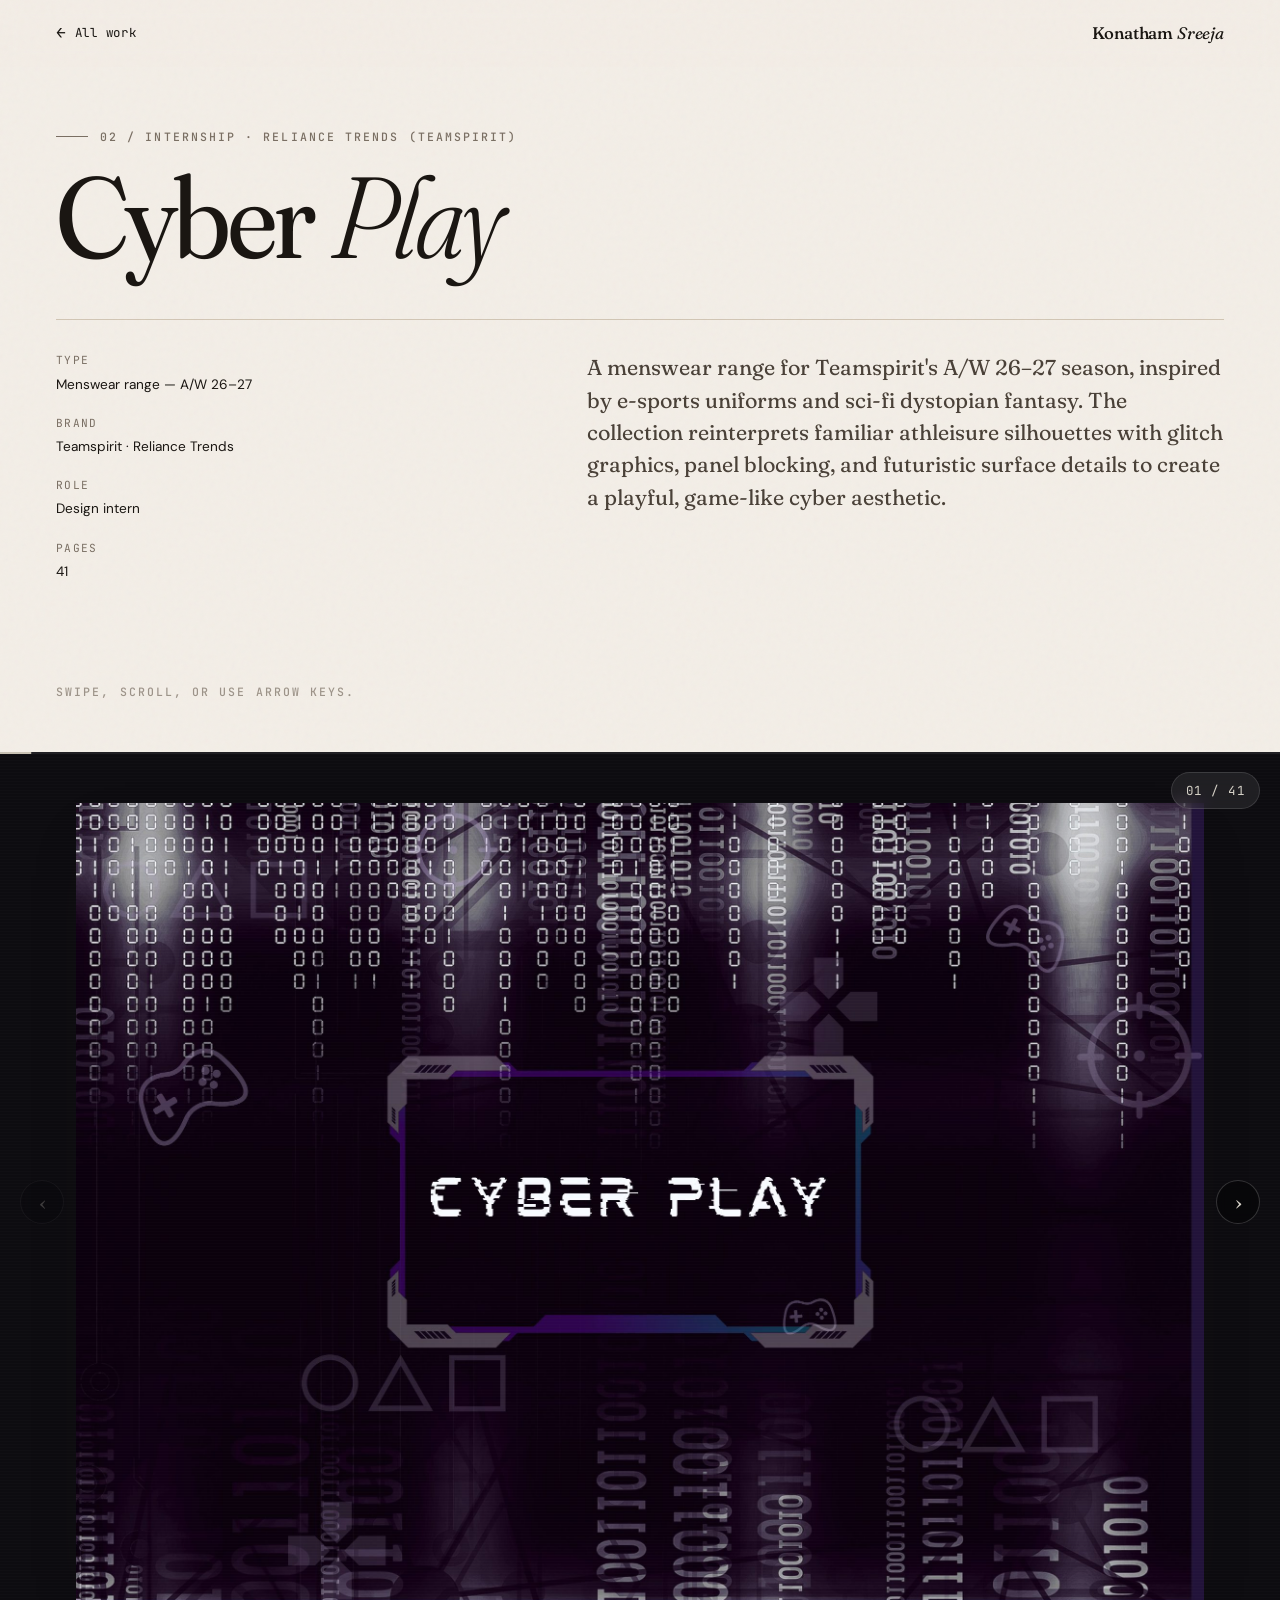
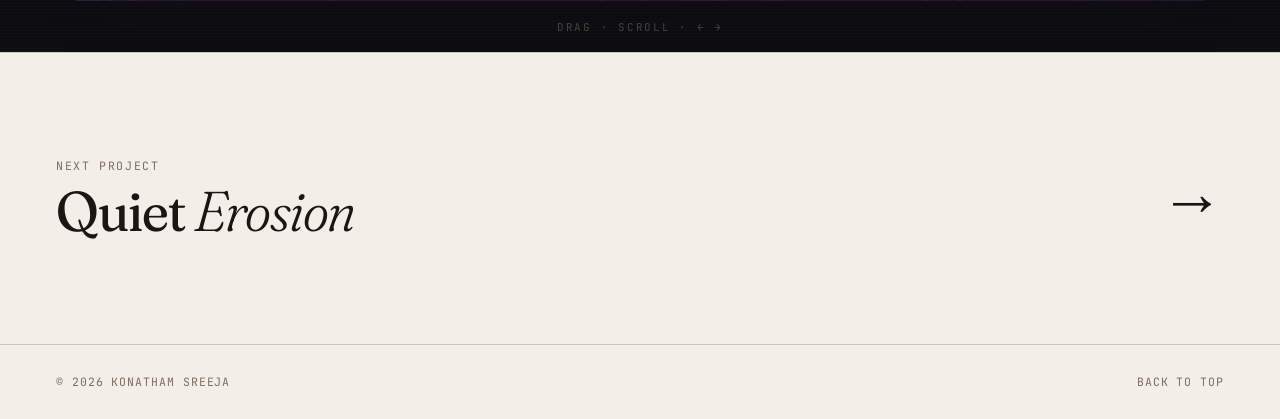
==== commit 407a9faa: "Re-extract images at 200 DPI; webtoon portfolio + Swiper decks - Image quality: 100/90 DPI -> 200 DP" ====
--- a/cyber-play.html
+++ b/cyber-play.html
@@ -5,14 +5,15 @@
 <meta name="viewport" content="width=device-width, initial-scale=1.0">
 <meta name="robots" content="noindex, nofollow">
 <title>Cyber Play — Konatham Sreeja</title>
-<meta name="description" content="Cyber Play by Konatham Sreeja.">
+<meta name="description" content="Cyber Play — A/W 26-27 menswear range for Reliance Trends (Teamspirit), by Konatham Sreeja.">
 <link rel="preconnect" href="https://fonts.googleapis.com">
 <link rel="preconnect" href="https://fonts.gstatic.com" crossorigin>
 <link href="https://fonts.googleapis.com/css2?family=Fraunces:ital,opsz,wght,SOFT@0,9..144,300..700,30..100;1,9..144,300..700,30..100&family=DM+Sans:opsz,wght@9..40,300..600&family=JetBrains+Mono:wght@400;500&display=swap" rel="stylesheet">
+<link rel="stylesheet" href="https://cdn.jsdelivr.net/npm/swiper@11/swiper-bundle.min.css">
 <link rel="stylesheet" href="styles.css">
 <link rel="icon" type="image/svg+xml" href="data:image/svg+xml,%3Csvg xmlns='http://www.w3.org/2000/svg' viewBox='0 0 100 100'%3E%3Ctext y='75' font-size='80' font-family='Georgia' font-style='italic'%3Es%3C/text%3E%3C/svg%3E">
 </head>
-<body>
+<body data-page="deck">
 
 <nav class="nav">
   <a href="index.html" class="nav__back">All work</a>
@@ -25,181 +26,24 @@
 
   <div class="project-hero__intro">
     <dl class="project-hero__meta">
-            <div><dt>Brand</dt><dd>Teamspirit · Reliance Trends</dd></div>
-      <div><dt>Season</dt><dd>A/W 26–27</dd></div>
-      <div><dt>Role</dt><dd>Design · Flats · Tech packs</dd></div>
-      <div><dt>Year</dt><dd>2025</dd></div>
+      <div><dt>Type</dt><dd>Menswear range — A/W 26–27</dd></div>
+      <div><dt>Brand</dt><dd>Teamspirit · Reliance Trends</dd></div>
+      <div><dt>Role</dt><dd>Design intern</dd></div>
+      <div><dt>Pages</dt><dd>41</dd></div>
     </dl>
     <p class="project-hero__desc">A menswear range for Teamspirit's A/W 26–27 season, inspired by e-sports uniforms and sci-fi dystopian fantasy. The collection reinterprets familiar athleisure silhouettes with glitch graphics, panel blocking, and futuristic surface details to create a playful, game-like cyber aesthetic.</p>
+    <p class="project-hero__hint"><span class="eyebrow">Swipe, scroll, or use arrow keys.</span></p>
   </div>
 </header>
 
-<div class="gallery">
-  <figure class="gallery__page gallery__page--landscape" data-index="1">
-    <span class="gallery__num">01 / 41</span>
-    <img src="images/cyber-play/page-01.jpg" alt="Page 1" loading="eager" decoding="async">
-  </figure>
-  <figure class="gallery__page gallery__page--landscape" data-index="2">
-    <span class="gallery__num">02 / 41</span>
-    <img src="images/cyber-play/page-02.jpg" alt="Page 2" loading="lazy" decoding="async">
-  </figure>
-  <figure class="gallery__page gallery__page--landscape" data-index="3">
-    <span class="gallery__num">03 / 41</span>
-    <img src="images/cyber-play/page-03.jpg" alt="Page 3" loading="lazy" decoding="async">
-  </figure>
-  <figure class="gallery__page gallery__page--landscape" data-index="4">
-    <span class="gallery__num">04 / 41</span>
-    <img src="images/cyber-play/page-04.jpg" alt="Page 4" loading="lazy" decoding="async">
-  </figure>
-  <figure class="gallery__page gallery__page--landscape" data-index="5">
-    <span class="gallery__num">05 / 41</span>
-    <img src="images/cyber-play/page-05.jpg" alt="Page 5" loading="lazy" decoding="async">
-  </figure>
-  <figure class="gallery__page gallery__page--landscape" data-index="6">
-    <span class="gallery__num">06 / 41</span>
-    <img src="images/cyber-play/page-06.jpg" alt="Page 6" loading="lazy" decoding="async">
-  </figure>
-  <figure class="gallery__page gallery__page--landscape" data-index="7">
-    <span class="gallery__num">07 / 41</span>
-    <img src="images/cyber-play/page-07.jpg" alt="Page 7" loading="lazy" decoding="async">
-  </figure>
-  <figure class="gallery__page gallery__page--landscape" data-index="8">
-    <span class="gallery__num">08 / 41</span>
-    <img src="images/cyber-play/page-08.jpg" alt="Page 8" loading="lazy" decoding="async">
-  </figure>
-  <figure class="gallery__page gallery__page--landscape" data-index="9">
-    <span class="gallery__num">09 / 41</span>
-    <img src="images/cyber-play/page-09.jpg" alt="Page 9" loading="lazy" decoding="async">
-  </figure>
-  <figure class="gallery__page gallery__page--landscape" data-index="10">
-    <span class="gallery__num">10 / 41</span>
-    <img src="images/cyber-play/page-10.jpg" alt="Page 10" loading="lazy" decoding="async">
-  </figure>
-  <figure class="gallery__page gallery__page--landscape" data-index="11">
-    <span class="gallery__num">11 / 41</span>
-    <img src="images/cyber-play/page-11.jpg" alt="Page 11" loading="lazy" decoding="async">
-  </figure>
-  <figure class="gallery__page gallery__page--landscape" data-index="12">
-    <span class="gallery__num">12 / 41</span>
-    <img src="images/cyber-play/page-12.jpg" alt="Page 12" loading="lazy" decoding="async">
-  </figure>
-  <figure class="gallery__page gallery__page--landscape" data-index="13">
-    <span class="gallery__num">13 / 41</span>
-    <img src="images/cyber-play/page-13.jpg" alt="Page 13" loading="lazy" decoding="async">
-  </figure>
-  <figure class="gallery__page gallery__page--landscape" data-index="14">
-    <span class="gallery__num">14 / 41</span>
-    <img src="images/cyber-play/page-14.jpg" alt="Page 14" loading="lazy" decoding="async">
-  </figure>
-  <figure class="gallery__page gallery__page--landscape" data-index="15">
-    <span class="gallery__num">15 / 41</span>
-    <img src="images/cyber-play/page-15.jpg" alt="Page 15" loading="lazy" decoding="async">
-  </figure>
-  <figure class="gallery__page gallery__page--landscape" data-index="16">
-    <span class="gallery__num">16 / 41</span>
-    <img src="images/cyber-play/page-16.jpg" alt="Page 16" loading="lazy" decoding="async">
-  </figure>
-  <figure class="gallery__page gallery__page--landscape" data-index="17">
-    <span class="gallery__num">17 / 41</span>
-    <img src="images/cyber-play/page-17.jpg" alt="Page 17" loading="lazy" decoding="async">
-  </figure>
-  <figure class="gallery__page gallery__page--landscape" data-index="18">
-    <span class="gallery__num">18 / 41</span>
-    <img src="images/cyber-play/page-18.jpg" alt="Page 18" loading="lazy" decoding="async">
-  </figure>
-  <figure class="gallery__page gallery__page--landscape" data-index="19">
-    <span class="gallery__num">19 / 41</span>
-    <img src="images/cyber-play/page-19.jpg" alt="Page 19" loading="lazy" decoding="async">
-  </figure>
-  <figure class="gallery__page gallery__page--landscape" data-index="20">
-    <span class="gallery__num">20 / 41</span>
-    <img src="images/cyber-play/page-20.jpg" alt="Page 20" loading="lazy" decoding="async">
-  </figure>
-  <figure class="gallery__page gallery__page--landscape" data-index="21">
-    <span class="gallery__num">21 / 41</span>
-    <img src="images/cyber-play/page-21.jpg" alt="Page 21" loading="lazy" decoding="async">
-  </figure>
-  <figure class="gallery__page gallery__page--landscape" data-index="22">
-    <span class="gallery__num">22 / 41</span>
-    <img src="images/cyber-play/page-22.jpg" alt="Page 22" loading="lazy" decoding="async">
-  </figure>
-  <figure class="gallery__page gallery__page--landscape" data-index="23">
-    <span class="gallery__num">23 / 41</span>
-    <img src="images/cyber-play/page-23.jpg" alt="Page 23" loading="lazy" decoding="async">
-  </figure>
-  <figure class="gallery__page gallery__page--landscape" data-index="24">
-    <span class="gallery__num">24 / 41</span>
-    <img src="images/cyber-play/page-24.jpg" alt="Page 24" loading="lazy" decoding="async">
-  </figure>
-  <figure class="gallery__page gallery__page--landscape" data-index="25">
-    <span class="gallery__num">25 / 41</span>
-    <img src="images/cyber-play/page-25.jpg" alt="Page 25" loading="lazy" decoding="async">
-  </figure>
-  <figure class="gallery__page gallery__page--landscape" data-index="26">
-    <span class="gallery__num">26 / 41</span>
-    <img src="images/cyber-play/page-26.jpg" alt="Page 26" loading="lazy" decoding="async">
-  </figure>
-  <figure class="gallery__page gallery__page--landscape" data-index="27">
-    <span class="gallery__num">27 / 41</span>
-    <img src="images/cyber-play/page-27.jpg" alt="Page 27" loading="lazy" decoding="async">
-  </figure>
-  <figure class="gallery__page gallery__page--landscape" data-index="28">
-    <span class="gallery__num">28 / 41</span>
-    <img src="images/cyber-play/page-28.jpg" alt="Page 28" loading="lazy" decoding="async">
-  </figure>
-  <figure class="gallery__page gallery__page--landscape" data-index="29">
-    <span class="gallery__num">29 / 41</span>
-    <img src="images/cyber-play/page-29.jpg" alt="Page 29" loading="lazy" decoding="async">
-  </figure>
-  <figure class="gallery__page gallery__page--landscape" data-index="30">
-    <span class="gallery__num">30 / 41</span>
-    <img src="images/cyber-play/page-30.jpg" alt="Page 30" loading="lazy" decoding="async">
-  </figure>
-  <figure class="gallery__page gallery__page--landscape" data-index="31">
-    <span class="gallery__num">31 / 41</span>
-    <img src="images/cyber-play/page-31.jpg" alt="Page 31" loading="lazy" decoding="async">
-  </figure>
-  <figure class="gallery__page gallery__page--landscape" data-index="32">
-    <span class="gallery__num">32 / 41</span>
-    <img src="images/cyber-play/page-32.jpg" alt="Page 32" loading="lazy" decoding="async">
-  </figure>
-  <figure class="gallery__page gallery__page--landscape" data-index="33">
-    <span class="gallery__num">33 / 41</span>
-    <img src="images/cyber-play/page-33.jpg" alt="Page 33" loading="lazy" decoding="async">
-  </figure>
-  <figure class="gallery__page gallery__page--landscape" data-index="34">
-    <span class="gallery__num">34 / 41</span>
-    <img src="images/cyber-play/page-34.jpg" alt="Page 34" loading="lazy" decoding="async">
-  </figure>
-  <figure class="gallery__page gallery__page--landscape" data-index="35">
-    <span class="gallery__num">35 / 41</span>
-    <img src="images/cyber-play/page-35.jpg" alt="Page 35" loading="lazy" decoding="async">
-  </figure>
-  <figure class="gallery__page gallery__page--landscape" data-index="36">
-    <span class="gallery__num">36 / 41</span>
-    <img src="images/cyber-play/page-36.jpg" alt="Page 36" loading="lazy" decoding="async">
-  </figure>
-  <figure class="gallery__page gallery__page--landscape" data-index="37">
-    <span class="gallery__num">37 / 41</span>
-    <img src="images/cyber-play/page-37.jpg" alt="Page 37" loading="lazy" decoding="async">
-  </figure>
-  <figure class="gallery__page gallery__page--landscape" data-index="38">
-    <span class="gallery__num">38 / 41</span>
-    <img src="images/cyber-play/page-38.jpg" alt="Page 38" loading="lazy" decoding="async">
-  </figure>
-  <figure class="gallery__page gallery__page--landscape" data-index="39">
-    <span class="gallery__num">39 / 41</span>
-    <img src="images/cyber-play/page-39.jpg" alt="Page 39" loading="lazy" decoding="async">
-  </figure>
-  <figure class="gallery__page gallery__page--landscape" data-index="40">
-    <span class="gallery__num">40 / 41</span>
-    <img src="images/cyber-play/page-40.jpg" alt="Page 40" loading="lazy" decoding="async">
-  </figure>
-  <figure class="gallery__page gallery__page--landscape" data-index="41">
-    <span class="gallery__num">41 / 41</span>
-    <img src="images/cyber-play/page-41.jpg" alt="Page 41" loading="lazy" decoding="async">
-  </figure>
-</div>
+<section class="deck-stage" data-theme="cyber">
+  <div class="swiper deck" data-pages="41" data-prefix="cyber-play"></div>
+  <button class="deck-nav prev" aria-label="Previous slide">‹</button>
+  <button class="deck-nav next" aria-label="Next slide">›</button>
+  <div class="deck-counter"><span data-current>01</span> / <span data-total>41</span></div>
+  <div class="swiper-pagination deck-progress"></div>
+  <div class="deck-hint">Drag · Scroll · ← →</div>
+</section>
 
 <a href="quiet-erosion.html" class="next-project">
   <div>
@@ -214,16 +58,13 @@
   <a href="index.html">Back to top</a>
 </footer>
 
-<div class="counter">
-  <span data-current>01</span> / <span data-total>00</span>
-</div>
-
 <div class="lightbox">
   <button class="lightbox__close" aria-label="Close">×</button>
   <img alt="">
   <div class="lightbox__caption"></div>
 </div>
 
+<script src="https://cdn.jsdelivr.net/npm/swiper@11/swiper-bundle.min.js"></script>
 <script src="script.js"></script>
 </body>
 </html>
--- a/styles.css
+++ b/styles.css
@@ -637,46 +637,232 @@
 }
 
 /* ============================================================
-   PROJECT GALLERY
-   ============================================================ */
-
-.gallery {
-  padding: 2rem var(--gutter) 6rem;
-  max-width: 1100px;
+   PORTFOLIO — WEBTOON / MANHWA CONTINUOUS STRIP
+   ============================================================ */
+
+.webtoon {
+  max-width: 720px;
   margin: 0 auto;
-}
-
-.gallery__page {
-  margin-bottom: clamp(1.5rem, 3vw, 2.5rem);
+  padding: 2rem 0 4rem;
+  background: var(--bg-alt);
+}
+
+.webtoon img {
+  display: block;
+  width: 100%;
+  margin: 0;
+  border: 0;
+  cursor: zoom-in;
+}
+
+.project-hero__hint {
+  margin-top: 1.25rem;
+  opacity: 0.7;
+}
+
+@media (max-width: 640px) {
+  .webtoon { padding: 1rem 0 3rem; }
+}
+
+/* ============================================================
+   SLIDE DECK (Cyber Play, Quiet Erosion) — Swiper-based
+   ============================================================ */
+
+.deck-stage {
   position: relative;
-  opacity: 0;
-  transform: translateY(20px);
-  transition: opacity 0.7s var(--ease), transform 0.7s var(--ease);
-}
-
-.gallery__page.in-view {
-  opacity: 1;
-  transform: translateY(0);
-}
-
-.gallery__page img {
-  width: 100%;
+  height: calc(100vh - 0px);
+  min-height: 520px;
   background: var(--bg-alt);
-  box-shadow: 0 1px 0 var(--line),
-              0 24px 48px -24px rgba(26, 22, 18, 0.18);
+  overflow: hidden;
+}
+
+.deck-stage .swiper { height: 100%; width: 100%; }
+
+.deck-stage .swiper-slide {
+  display: flex;
+  align-items: center;
+  justify-content: center;
+  padding: clamp(1.5rem, 4vw, 3.5rem);
+  background: var(--bg-alt);
+}
+
+.deck-stage .swiper-slide img {
+  max-width: 100%;
+  max-height: 100%;
+  object-fit: contain;
   cursor: zoom-in;
-}
-
-.gallery__page--landscape img { box-shadow: 0 1px 0 var(--line), 0 18px 40px -20px rgba(26, 22, 18, 0.15); }
-
-.gallery__num {
+  box-shadow: 0 24px 60px -28px rgba(26,22,18,0.35);
+  transition: transform 1.2s var(--ease), filter 0.6s var(--ease);
+  will-change: transform;
+}
+
+.deck-counter {
   position: absolute;
-  top: -1.5rem;
+  top: 1.25rem;
+  right: 1.25rem;
+  z-index: 30;
+  font-family: var(--font-mono);
+  font-size: 0.78rem;
+  letter-spacing: 0.12em;
+  padding: 0.5rem 0.85rem;
+  background: rgba(26,22,18,0.85);
+  color: var(--bg);
+  border-radius: 999px;
+  pointer-events: none;
+  backdrop-filter: blur(8px);
+  -webkit-backdrop-filter: blur(8px);
+}
+
+.deck-progress {
+  position: absolute !important;
+  bottom: 0 !important;
+  left: 0;
   right: 0;
-  font-family: var(--font-mono);
-  font-size: 0.7rem;
-  letter-spacing: 0.1em;
+  height: 2px !important;
+  background: rgba(26,22,18,0.08) !important;
+  z-index: 30;
+}
+
+.deck-progress .swiper-pagination-progressbar-fill {
+  background: var(--text) !important;
+}
+
+.deck-nav {
+  position: absolute;
+  top: 50%;
+  z-index: 25;
+  width: 44px;
+  height: 44px;
+  display: flex;
+  align-items: center;
+  justify-content: center;
+  border-radius: 50%;
+  background: rgba(243,238,231,0.85);
+  border: 1px solid var(--line);
+  color: var(--text);
+  font-family: var(--font-display);
+  font-size: 1.4rem;
+  cursor: pointer;
+  transform: translateY(-50%);
+  transition: opacity 0.25s var(--ease), transform 0.25s var(--ease);
+  backdrop-filter: blur(6px);
+  -webkit-backdrop-filter: blur(6px);
+}
+.deck-nav:hover { transform: translateY(-50%) scale(1.06); opacity: 1; }
+.deck-nav.prev { left: 1.25rem; }
+.deck-nav.next { right: 1.25rem; }
+.deck-nav.swiper-button-disabled { opacity: 0.25; pointer-events: none; }
+
+.deck-hint {
+  position: absolute;
+  bottom: 1rem;
+  left: 50%;
+  transform: translateX(-50%);
+  z-index: 25;
+  font-family: var(--font-mono);
+  font-size: 0.68rem;
+  letter-spacing: 0.16em;
+  text-transform: uppercase;
   color: var(--text-soft);
+  pointer-events: none;
+  opacity: 0.6;
+}
+
+@media (max-width: 640px) {
+  .deck-nav { display: none; }
+  .deck-hint { display: none; }
+}
+
+/* ---------- THEME: Cyber Play (glitch / scanline on slide change) ---------- */
+
+.deck-stage[data-theme="cyber"] {
+  background: #0d0c10;
+}
+.deck-stage[data-theme="cyber"] .swiper-slide { background: #0d0c10; }
+.deck-stage[data-theme="cyber"] .deck-counter {
+  background: rgba(255,255,255,0.08);
+  color: #d6d2c8;
+  border: 1px solid rgba(255,255,255,0.12);
+}
+.deck-stage[data-theme="cyber"] .deck-progress {
+  background: rgba(255,255,255,0.08) !important;
+}
+.deck-stage[data-theme="cyber"] .deck-progress .swiper-pagination-progressbar-fill {
+  background: #c9c2b4 !important;
+}
+.deck-stage[data-theme="cyber"] .deck-nav {
+  background: rgba(0,0,0,0.4);
+  color: #d6d2c8;
+  border-color: rgba(255,255,255,0.18);
+}
+.deck-stage[data-theme="cyber"] .deck-hint { color: #6b6660; }
+
+.deck-stage[data-theme="cyber"]::after {
+  content: '';
+  position: absolute;
+  inset: 0;
+  pointer-events: none;
+  background: repeating-linear-gradient(
+    to bottom,
+    rgba(255,255,255,0) 0,
+    rgba(255,255,255,0) 2px,
+    rgba(255,255,255,0.025) 3px
+  );
+  mix-blend-mode: screen;
+  z-index: 20;
+}
+
+@keyframes cyber-glitch {
+  0%   { transform: translate(0,0); filter: none; }
+  15%  { transform: translate(-3px, 1px); filter: drop-shadow(2px 0 0 rgba(255,40,80,0.7)) drop-shadow(-2px 0 0 rgba(40,200,255,0.7)); }
+  30%  { transform: translate(2px,-1px); filter: drop-shadow(-2px 0 0 rgba(255,40,80,0.6)) drop-shadow(2px 0 0 rgba(40,200,255,0.6)); }
+  45%  { transform: translate(-1px, 0); filter: drop-shadow(1px 0 0 rgba(255,40,80,0.4)) drop-shadow(-1px 0 0 rgba(40,200,255,0.4)); }
+  100% { transform: translate(0,0); filter: none; }
+}
+
+.deck-stage[data-theme="cyber"] .swiper-slide-active.glitching img {
+  animation: cyber-glitch 520ms steps(8, end);
+}
+
+/* ---------- THEME: Quiet Erosion (slow drift / dust grain) ---------- */
+
+.deck-stage[data-theme="erosion"] {
+  background: #ece4d6;
+}
+.deck-stage[data-theme="erosion"] .swiper-slide { background: #ece4d6; }
+
+.deck-stage[data-theme="erosion"]::after {
+  content: '';
+  position: absolute;
+  inset: 0;
+  pointer-events: none;
+  z-index: 20;
+  opacity: 0.18;
+  mix-blend-mode: multiply;
+  background-image: url("data:image/svg+xml,%3Csvg viewBox='0 0 240 240' xmlns='http://www.w3.org/2000/svg'%3E%3Cfilter id='n'%3E%3CfeTurbulence type='fractalNoise' baseFrequency='0.95' numOctaves='2' stitchTiles='stitch'/%3E%3C/filter%3E%3Crect width='100%25' height='100%25' filter='url(%23n)'/%3E%3C/svg%3E");
+  animation: erosion-drift 18s linear infinite;
+}
+
+@keyframes erosion-drift {
+  from { background-position: 0 0; }
+  to   { background-position: 240px -240px; }
+}
+
+@keyframes erosion-kenburns {
+  from { transform: scale(1.0) translate(0,0); }
+  to   { transform: scale(1.035) translate(-0.5%, 0.4%); }
+}
+
+.deck-stage[data-theme="erosion"] .swiper-slide-active img {
+  animation: erosion-kenburns 9s var(--ease) forwards;
+}
+
+@media (prefers-reduced-motion: reduce) {
+  .deck-stage[data-theme="cyber"] .swiper-slide-active.glitching img,
+  .deck-stage[data-theme="erosion"]::after,
+  .deck-stage[data-theme="erosion"] .swiper-slide-active img {
+    animation: none !important;
+  }
 }
 
 /* ============================================================
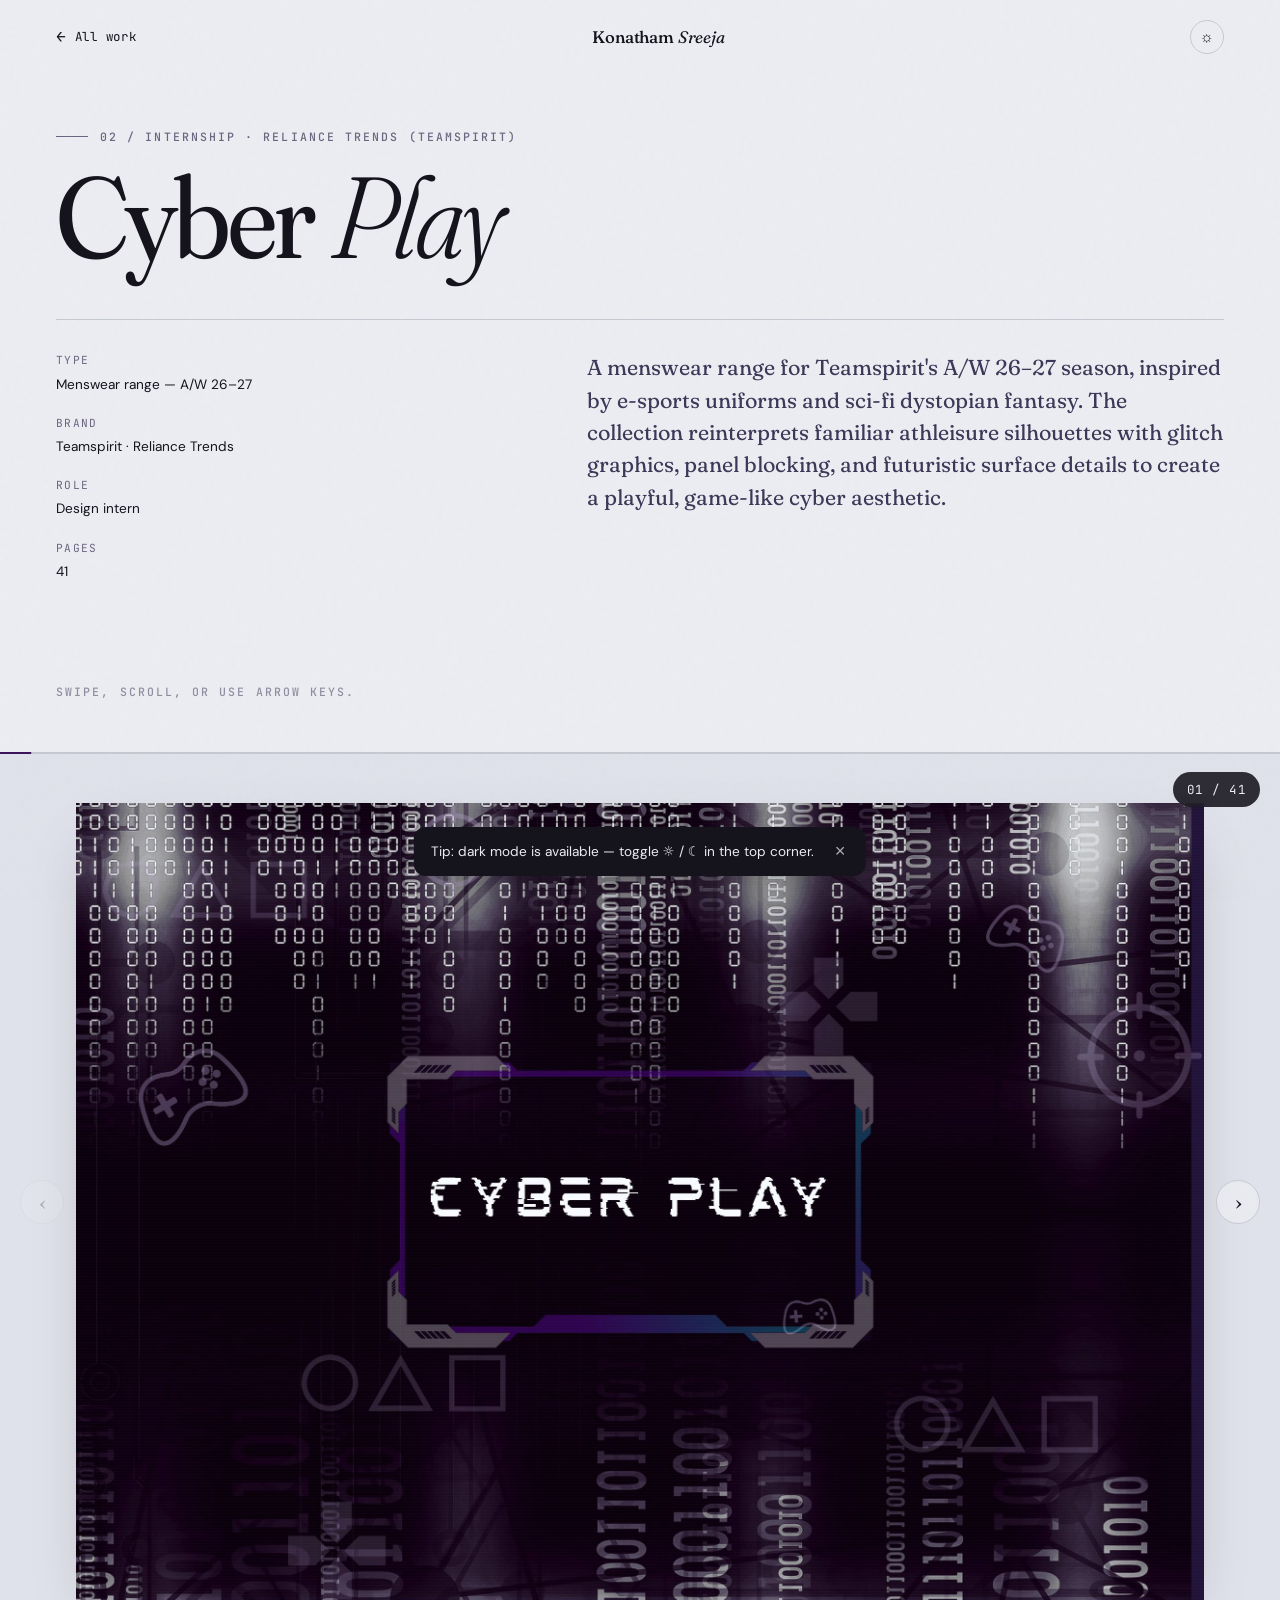
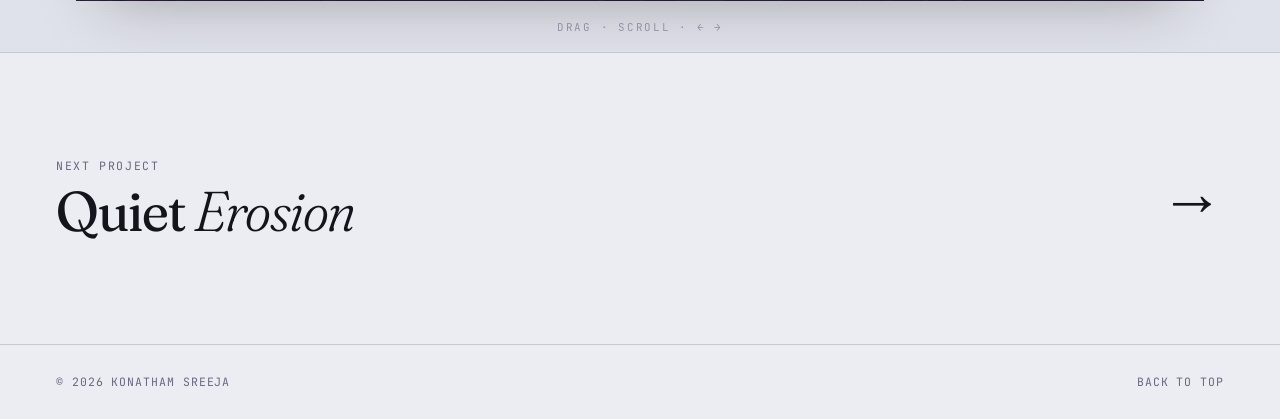
==== commit 13172ce9: "Per-project themes, dark mode toggle, first-visit toast, sharper covers Themes: - Landing: warm crea" ====
--- a/cyber-play.html
+++ b/cyber-play.html
@@ -12,8 +12,9 @@
 <link rel="stylesheet" href="https://cdn.jsdelivr.net/npm/swiper@11/swiper-bundle.min.css">
 <link rel="stylesheet" href="styles.css">
 <link rel="icon" type="image/svg+xml" href="data:image/svg+xml,%3Csvg xmlns='http://www.w3.org/2000/svg' viewBox='0 0 100 100'%3E%3Ctext y='75' font-size='80' font-family='Georgia' font-style='italic'%3Es%3C/text%3E%3C/svg%3E">
+<script>(function(){var m=localStorage.getItem('mode')||(matchMedia('(prefers-color-scheme: dark)').matches?'dark':'light');document.documentElement.dataset.mode=m;})();</script>
 </head>
-<body data-page="deck">
+<body data-page="deck" data-theme="cyber">
 
 <nav class="nav">
   <a href="index.html" class="nav__back">All work</a>
--- a/styles.css
+++ b/styles.css
@@ -96,7 +96,7 @@
   align-items: center;
   backdrop-filter: blur(10px);
   -webkit-backdrop-filter: blur(10px);
-  background: rgba(243, 238, 231, 0.72);
+  background: color-mix(in srgb, var(--bg) 78%, transparent);
   border-bottom: 1px solid transparent;
   transition: border-color 0.3s var(--ease);
 }
@@ -705,7 +705,7 @@
   font-size: 0.78rem;
   letter-spacing: 0.12em;
   padding: 0.5rem 0.85rem;
-  background: rgba(26,22,18,0.85);
+  background: color-mix(in srgb, var(--text) 88%, transparent);
   color: var(--bg);
   border-radius: 999px;
   pointer-events: none;
@@ -719,12 +719,12 @@
   left: 0;
   right: 0;
   height: 2px !important;
-  background: rgba(26,22,18,0.08) !important;
+  background: color-mix(in srgb, var(--text) 12%, transparent) !important;
   z-index: 30;
 }
 
 .deck-progress .swiper-pagination-progressbar-fill {
-  background: var(--text) !important;
+  background: var(--accent) !important;
 }
 
 .deck-nav {
@@ -737,7 +737,7 @@
   align-items: center;
   justify-content: center;
   border-radius: 50%;
-  background: rgba(243,238,231,0.85);
+  background: color-mix(in srgb, var(--bg) 80%, transparent);
   border: 1px solid var(--line);
   color: var(--text);
   font-family: var(--font-display);
@@ -774,28 +774,6 @@
 }
 
 /* ---------- THEME: Cyber Play (glitch / scanline on slide change) ---------- */
-
-.deck-stage[data-theme="cyber"] {
-  background: #0d0c10;
-}
-.deck-stage[data-theme="cyber"] .swiper-slide { background: #0d0c10; }
-.deck-stage[data-theme="cyber"] .deck-counter {
-  background: rgba(255,255,255,0.08);
-  color: #d6d2c8;
-  border: 1px solid rgba(255,255,255,0.12);
-}
-.deck-stage[data-theme="cyber"] .deck-progress {
-  background: rgba(255,255,255,0.08) !important;
-}
-.deck-stage[data-theme="cyber"] .deck-progress .swiper-pagination-progressbar-fill {
-  background: #c9c2b4 !important;
-}
-.deck-stage[data-theme="cyber"] .deck-nav {
-  background: rgba(0,0,0,0.4);
-  color: #d6d2c8;
-  border-color: rgba(255,255,255,0.18);
-}
-.deck-stage[data-theme="cyber"] .deck-hint { color: #6b6660; }
 
 .deck-stage[data-theme="cyber"]::after {
   content: '';
@@ -826,11 +804,6 @@
 
 /* ---------- THEME: Quiet Erosion (slow drift / dust grain) ---------- */
 
-.deck-stage[data-theme="erosion"] {
-  background: #ece4d6;
-}
-.deck-stage[data-theme="erosion"] .swiper-slide { background: #ece4d6; }
-
 .deck-stage[data-theme="erosion"]::after {
   content: '';
   position: absolute;
@@ -874,7 +847,7 @@
   bottom: 1.5rem;
   right: 1.5rem;
   z-index: 40;
-  background: rgba(26, 22, 18, 0.88);
+  background: color-mix(in srgb, var(--text) 90%, transparent);
   color: var(--bg);
   font-family: var(--font-mono);
   font-size: 0.78rem;
@@ -1011,3 +984,174 @@
   }
   html { scroll-behavior: auto; }
 }
+
+/* ============================================================
+   THEME SYSTEM — palettes per project + dark mode
+   :root vars are LIGHT LANDING defaults (defined at top of file).
+   Order: dark landing → light/dark per project theme.
+   ============================================================ */
+
+:root[data-mode="dark"] {
+  --bg: #1a1612;
+  --bg-alt: #221d18;
+  --surface: #2a241e;
+  --text: #f3eee7;
+  --text-mid: #d2c6b5;
+  --text-soft: #9b8f81;
+  --line: #3a322a;
+  --accent: #f3eee7;
+  --accent-warm: #d99572;
+}
+
+/* ----- Theme: PORTFOLIO (warm cream + deep navy / gold) ----- */
+body[data-theme="portfolio"] {
+  --bg: #f0eadf;
+  --bg-alt: #e6dec9;
+  --surface: #d8cdb6;
+  --text: #18181f;
+  --text-mid: #4a4a55;
+  --text-soft: #76728a;
+  --line: #cbc0a8;
+  --accent: #1c2a4f;
+  --accent-warm: #b08840;
+}
+:root[data-mode="dark"] body[data-theme="portfolio"] {
+  --bg: #0d1426;
+  --bg-alt: #131c33;
+  --surface: #1c2641;
+  --text: #e8d8b8;
+  --text-mid: #c0b694;
+  --text-soft: #87815f;
+  --line: #2d3a55;
+  --accent: #d4b97a;
+  --accent-warm: #f0b878;
+}
+
+/* ----- Theme: CYBER PLAY (cool minimal in light, neon dark) ----- */
+body[data-theme="cyber"] {
+  --bg: #ecedf2;
+  --bg-alt: #e0e2eb;
+  --surface: #d4d6e0;
+  --text: #15131c;
+  --text-mid: #3d3858;
+  --text-soft: #6b6680;
+  --line: #c7c9d1;
+  --accent: #3d145b;
+  --accent-warm: #c47fa3;
+}
+:root[data-mode="dark"] body[data-theme="cyber"] {
+  --bg: #0d0c10;
+  --bg-alt: #14131a;
+  --surface: #1d1c25;
+  --text: #d6d2c8;
+  --text-mid: #a8a4b4;
+  --text-soft: #6b6660;
+  --line: #2a2832;
+  --accent: #c47fa3;
+  --accent-warm: #6da7d8;
+}
+
+/* ----- Theme: QUIET EROSION (sand + rust / deep earth) ----- */
+body[data-theme="erosion"] {
+  --bg: #ece4d6;
+  --bg-alt: #e2d8c5;
+  --surface: #d3c5ad;
+  --text: #1f1610;
+  --text-mid: #4a3d30;
+  --text-soft: #7a6a55;
+  --line: #c4b598;
+  --accent: #781817;
+  --accent-warm: #b57157;
+}
+:root[data-mode="dark"] body[data-theme="erosion"] {
+  --bg: #1f1610;
+  --bg-alt: #29201a;
+  --surface: #342a22;
+  --text: #ece4d6;
+  --text-mid: #c4b598;
+  --text-soft: #948460;
+  --line: #3d3026;
+  --accent: #b57157;
+  --accent-warm: #d99572;
+}
+
+/* Smooth color transitions when toggling mode */
+body, .nav, .deck-counter, .deck-nav, .counter, .toast, .mode-toggle,
+.project, .experience, .next-project, footer, .gallery__page img,
+.deck-stage, .deck-stage .swiper-slide {
+  transition: background-color 0.35s var(--ease), color 0.35s var(--ease),
+              border-color 0.35s var(--ease);
+}
+
+/* Dark-mode tweak: slightly stronger grain so it stays visible */
+:root[data-mode="dark"] body::before { opacity: 0.045; mix-blend-mode: screen; }
+
+/* ============================================================
+   MODE TOGGLE (sun/moon) — injected into nav
+   ============================================================ */
+
+.mode-toggle {
+  background: transparent;
+  border: 1px solid var(--line);
+  color: var(--text);
+  width: 34px;
+  height: 34px;
+  border-radius: 50%;
+  cursor: pointer;
+  display: inline-flex;
+  align-items: center;
+  justify-content: center;
+  font-size: 0.95rem;
+  line-height: 1;
+  margin-left: 0.6rem;
+  flex-shrink: 0;
+}
+.mode-toggle:hover {
+  background: var(--bg-alt);
+  opacity: 1;
+}
+.mode-toggle__icon { display: inline-block; line-height: 1; }
+
+/* ============================================================
+   FIRST-VISIT TOAST (announces dark mode availability)
+   ============================================================ */
+
+.toast {
+  position: fixed;
+  left: 50%;
+  bottom: 1.5rem;
+  transform: translateX(-50%) translateY(20px);
+  z-index: 90;
+  display: flex;
+  align-items: center;
+  gap: 0.85rem;
+  padding: 0.8rem 0.85rem 0.8rem 1.05rem;
+  font-family: var(--font-body);
+  font-size: 0.85rem;
+  line-height: 1.3;
+  color: var(--bg);
+  background: var(--text);
+  border-radius: 12px;
+  box-shadow: 0 16px 40px -12px rgba(0,0,0,0.35);
+  opacity: 0;
+  pointer-events: none;
+  max-width: calc(100vw - 2.5rem);
+}
+.toast.show { opacity: 1; pointer-events: auto; transform: translateX(-50%) translateY(0); }
+
+.toast__close {
+  background: none;
+  border: none;
+  color: inherit;
+  cursor: pointer;
+  font-size: 1.15rem;
+  line-height: 1;
+  opacity: 0.7;
+  padding: 0.15rem 0.45rem;
+  border-radius: 6px;
+}
+.toast__close:hover { opacity: 1; background: color-mix(in srgb, var(--bg) 18%, transparent); }
+
+@media (max-width: 480px) {
+  .toast { font-size: 0.78rem; padding: 0.7rem 0.7rem 0.7rem 0.95rem; }
+}
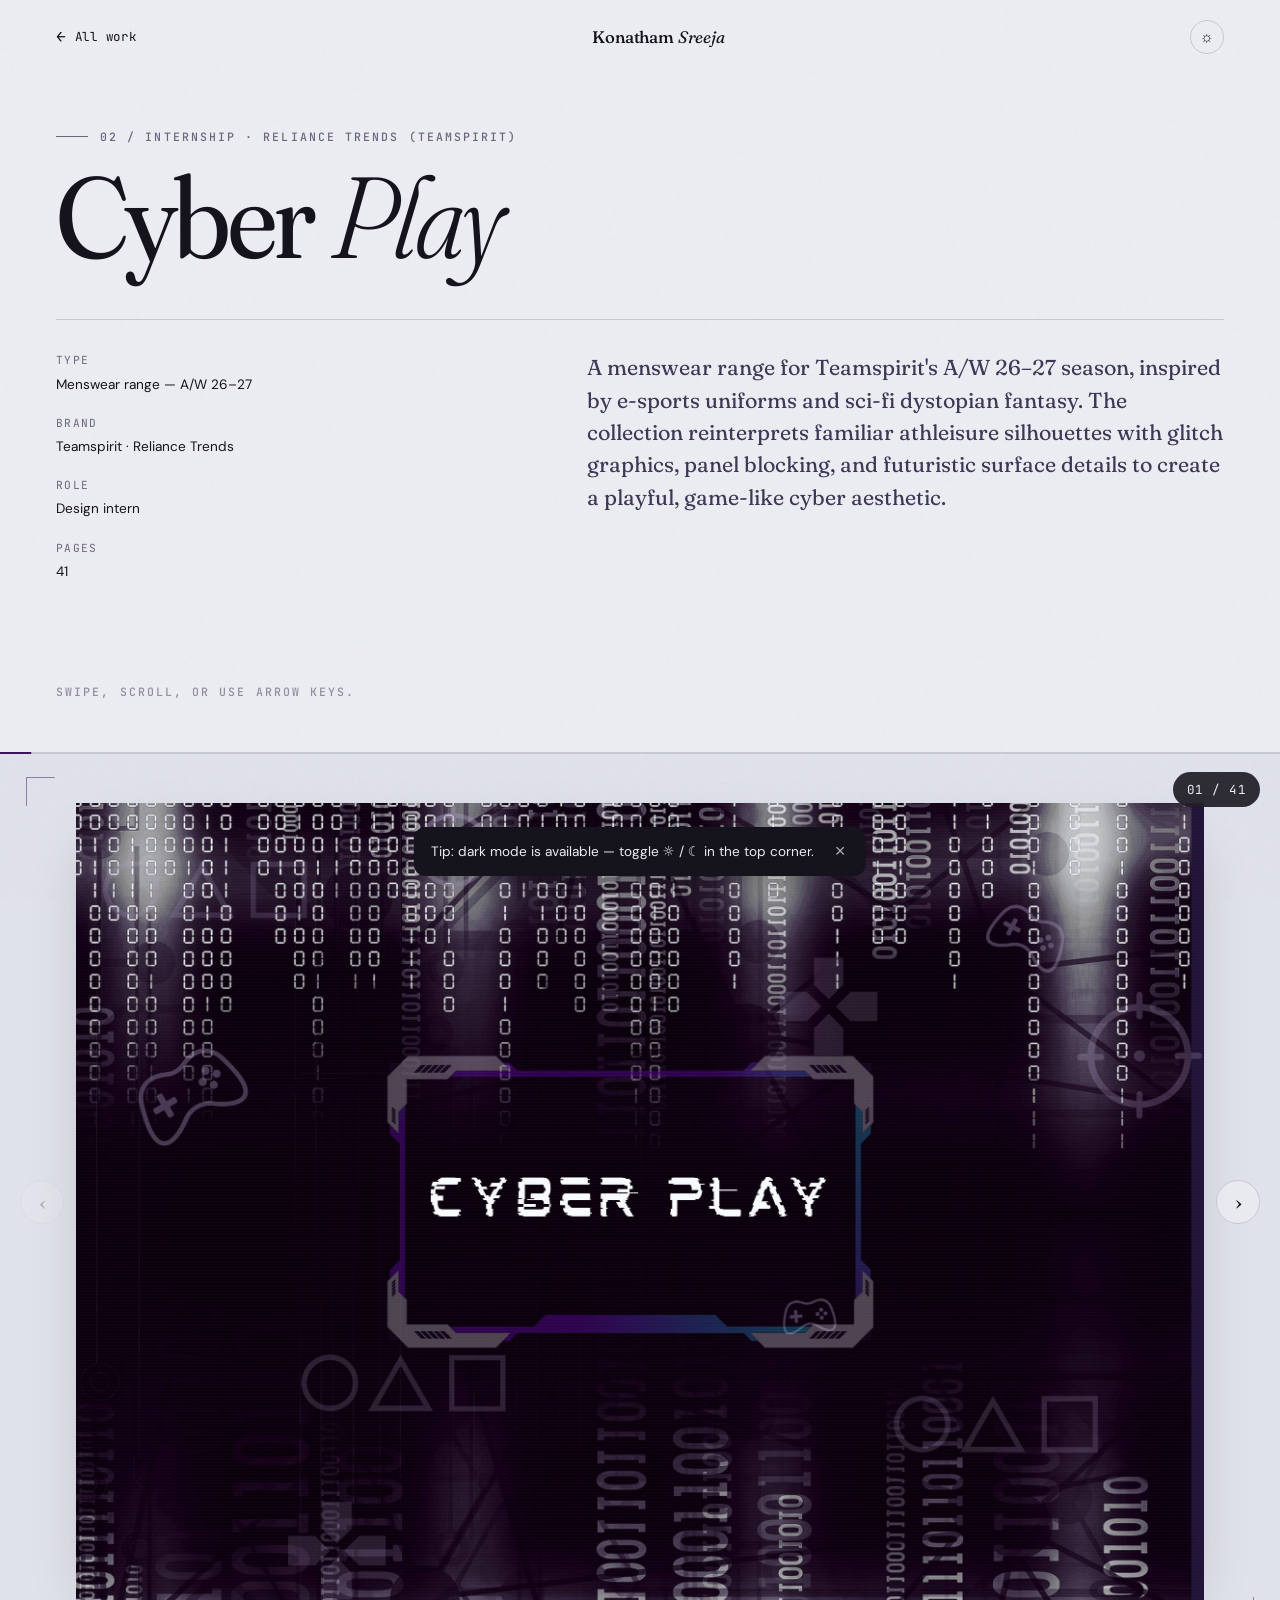
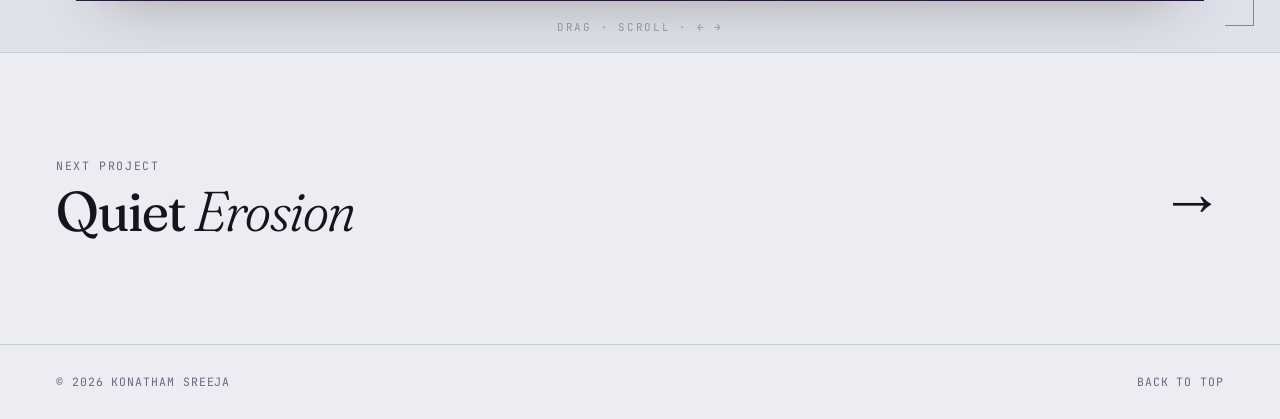
==== commit 909a711f: "Cyber HUD + breathe + scan, portfolio ambience + read bar, panzoom lightbox Cyber Play character (al" ====
--- a/cyber-play.html
+++ b/cyber-play.html
@@ -61,6 +61,7 @@
 
 <div class="lightbox">
   <button class="lightbox__close" aria-label="Close">×</button>
+  <div class="lightbox__hint">Scroll · Pinch · Double-tap to zoom · Esc to close</div>
   <img alt="">
   <div class="lightbox__caption"></div>
 </div>
--- a/styles.css
+++ b/styles.css
@@ -327,7 +327,7 @@
 .project__overlay {
   position: absolute;
   inset: 0;
-  background: linear-gradient(180deg, transparent 50%, rgba(26, 22, 18, 0.45) 100%);
+  background: linear-gradient(180deg, transparent 50%, color-mix(in srgb, var(--text) 45%, transparent) 100%);
   display: flex;
   align-items: flex-end;
   justify-content: flex-end;
@@ -344,7 +344,7 @@
   letter-spacing: 0.12em;
   text-transform: uppercase;
   color: var(--bg);
-  background: rgba(26, 22, 18, 0.85);
+  background: color-mix(in srgb, var(--text) 88%, transparent);
   backdrop-filter: blur(8px);
   padding: 0.55rem 1rem;
   border-radius: 999px;
@@ -802,6 +802,72 @@
   animation: cyber-glitch 520ms steps(8, end);
 }
 
+/* HUD corner brackets that fade in on the active slide */
+.deck-stage[data-theme="cyber"] .swiper-slide::before,
+.deck-stage[data-theme="cyber"] .swiper-slide::after {
+  content: '';
+  position: absolute;
+  width: 28px;
+  height: 28px;
+  border: 1px solid color-mix(in srgb, var(--accent) 70%, transparent);
+  opacity: 0;
+  transition: opacity 0.5s var(--ease);
+  pointer-events: none;
+  z-index: 5;
+}
+.deck-stage[data-theme="cyber"] .swiper-slide::before {
+  top: clamp(0.9rem, 2.5vw, 1.6rem);
+  left: clamp(0.9rem, 2.5vw, 1.6rem);
+  border-right: none;
+  border-bottom: none;
+}
+.deck-stage[data-theme="cyber"] .swiper-slide::after {
+  bottom: clamp(0.9rem, 2.5vw, 1.6rem);
+  right: clamp(0.9rem, 2.5vw, 1.6rem);
+  border-left: none;
+  border-top: none;
+}
+.deck-stage[data-theme="cyber"] .swiper-slide-active::before,
+.deck-stage[data-theme="cyber"] .swiper-slide-active::after {
+  opacity: 0.7;
+  transition-delay: 0.2s;
+}
+
+/* Subtle RGB chromatic-aberration "breathing" on active image */
+@keyframes cyber-breathe {
+  0%, 100% { filter: drop-shadow(0 0 0 transparent); transform: scale(1); }
+  50%      { filter: drop-shadow(1px 0 0 rgba(196,127,163,0.35)) drop-shadow(-1px 0 0 rgba(109,167,216,0.35));
+             transform: scale(1.005); }
+}
+.deck-stage[data-theme="cyber"] .swiper-slide-active img {
+  animation: cyber-breathe 5.5s ease-in-out infinite;
+}
+.deck-stage[data-theme="cyber"] .swiper-slide-active.glitching img {
+  animation: cyber-glitch 520ms steps(8, end), cyber-breathe 5.5s ease-in-out infinite 0.6s;
+}
+
+/* A drifting bright scan line on top of the stage */
+.deck-stage[data-theme="cyber"] .deck-scanline {
+  position: absolute;
+  left: 0;
+  right: 0;
+  height: 2px;
+  background: linear-gradient(90deg,
+    transparent 0%,
+    color-mix(in srgb, var(--accent) 80%, transparent) 50%,
+    transparent 100%);
+  opacity: 0.35;
+  pointer-events: none;
+  z-index: 22;
+  animation: cyber-scan 7s linear infinite;
+}
+@keyframes cyber-scan {
+  0%   { top: -2%; opacity: 0; }
+  10%  { opacity: 0.4; }
+  90%  { opacity: 0.4; }
+  100% { top: 102%; opacity: 0; }
+}
+
 /* ---------- THEME: Quiet Erosion (slow drift / dust grain) ---------- */
 
 .deck-stage[data-theme="erosion"]::after {
@@ -832,10 +898,57 @@
 
 @media (prefers-reduced-motion: reduce) {
   .deck-stage[data-theme="cyber"] .swiper-slide-active.glitching img,
+  .deck-stage[data-theme="cyber"] .swiper-slide-active img,
+  .deck-stage[data-theme="cyber"] .deck-scanline,
   .deck-stage[data-theme="erosion"]::after,
-  .deck-stage[data-theme="erosion"] .swiper-slide-active img {
+  .deck-stage[data-theme="erosion"] .swiper-slide-active img,
+  .read-progress,
+  body[data-theme="portfolio"]::after {
     animation: none !important;
   }
+}
+
+/* ============================================================
+   PORTFOLIO — ambient side drift + reading progress bar
+   (atmosphere outside the 720px webtoon strip; no decoration
+   on the strip itself, so the manhwa flow stays clean.)
+   ============================================================ */
+
+body[data-theme="portfolio"]::after {
+  content: '';
+  position: fixed;
+  inset: 0;
+  pointer-events: none;
+  z-index: 1;
+  opacity: 0.05;
+  mix-blend-mode: multiply;
+  background:
+    radial-gradient(ellipse at 0% 30%, color-mix(in srgb, var(--accent) 60%, transparent) 0%, transparent 38%),
+    radial-gradient(ellipse at 100% 70%, color-mix(in srgb, var(--accent-warm) 70%, transparent) 0%, transparent 42%);
+  animation: portfolio-drift 28s ease-in-out infinite alternate;
+}
+
+:root[data-mode="dark"] body[data-theme="portfolio"]::after {
+  opacity: 0.18;
+  mix-blend-mode: screen;
+}
+
+@keyframes portfolio-drift {
+  from { transform: translate(0, 0) scale(1); }
+  to   { transform: translate(2%, -1.5%) scale(1.05); }
+}
+
+/* Reading progress bar (top of viewport, scroll-linked via JS) */
+.read-progress {
+  position: fixed;
+  top: 0;
+  left: 0;
+  height: 2px;
+  width: 0;
+  background: var(--accent);
+  z-index: 60;
+  transition: width 0.08s linear;
+  pointer-events: none;
 }
 
 /* ============================================================
@@ -934,6 +1047,26 @@
   max-height: 100%;
   object-fit: contain;
   box-shadow: 0 30px 60px -20px rgba(0,0,0,0.5);
+  cursor: zoom-in;
+  transform-origin: center center;
+  transition: transform 0.16s ease-out;
+  user-select: none;
+  -webkit-user-drag: none;
+  touch-action: none;
+}
+.lightbox img:active { cursor: grabbing; }
+
+.lightbox__hint {
+  position: absolute;
+  top: 1.5rem;
+  left: 50%;
+  transform: translateX(-50%);
+  color: rgba(255,255,255,0.5);
+  font-family: var(--font-mono);
+  font-size: 0.7rem;
+  letter-spacing: 0.12em;
+  text-transform: uppercase;
+  pointer-events: none;
 }
 
 .lightbox__close {
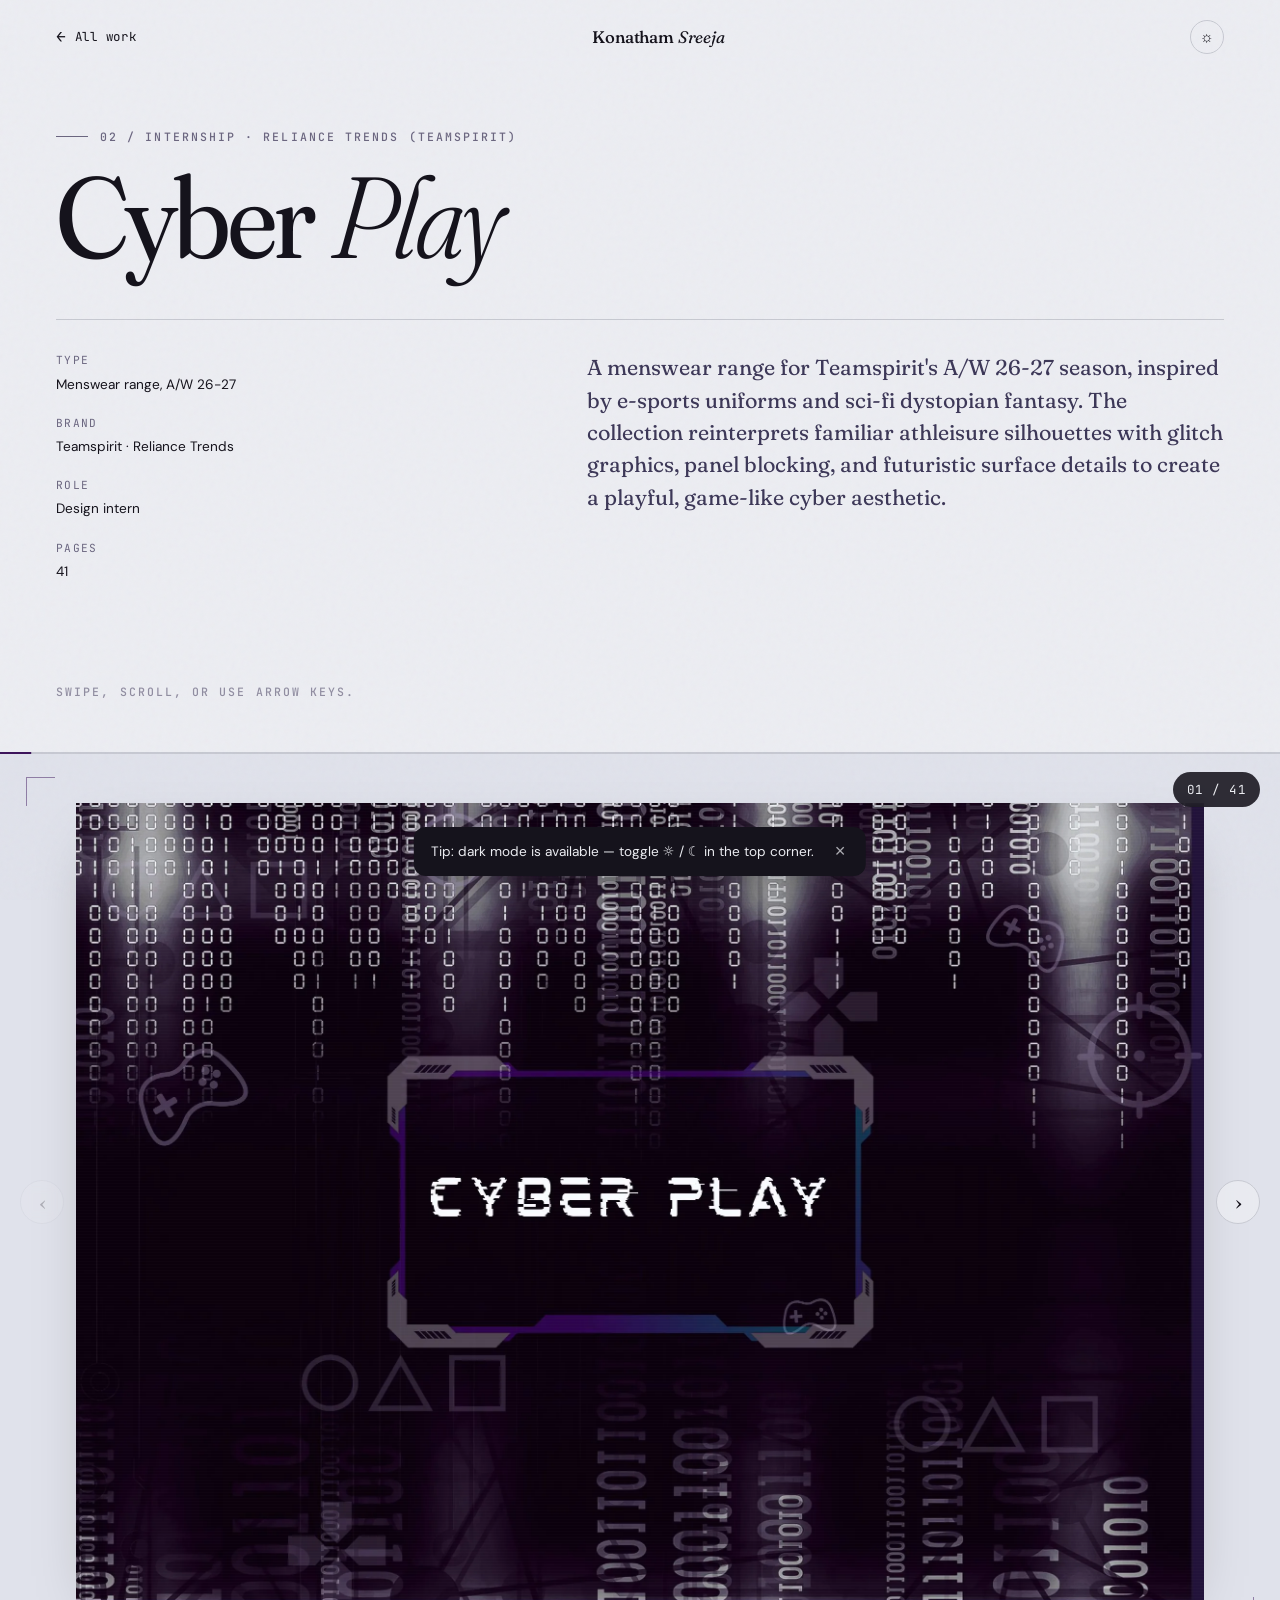
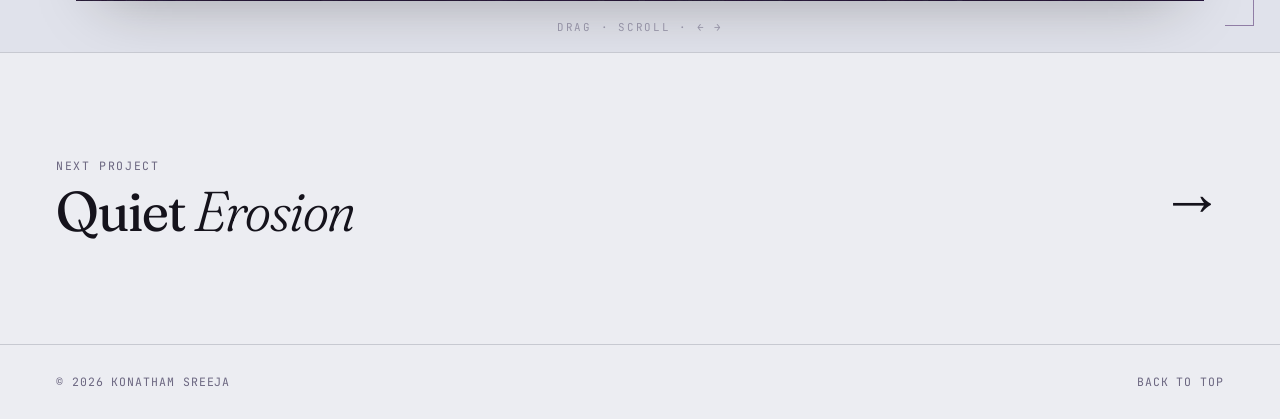
==== commit cd1f0679: "Sister review: new photo, copy cleanup, fix Lorem ipsum on erosion p33 - Replace profile photo with " ====
--- a/cyber-play.html
+++ b/cyber-play.html
@@ -4,8 +4,8 @@
 <meta charset="UTF-8">
 <meta name="viewport" content="width=device-width, initial-scale=1.0">
 <meta name="robots" content="noindex, nofollow">
-<title>Cyber Play — Konatham Sreeja</title>
-<meta name="description" content="Cyber Play — A/W 26-27 menswear range for Reliance Trends (Teamspirit), by Konatham Sreeja.">
+<title>Cyber Play · Konatham Sreeja</title>
+<meta name="description" content="Cyber Play, A/W 26-27 menswear range for Reliance Trends (Teamspirit), by Konatham Sreeja.">
 <link rel="preconnect" href="https://fonts.googleapis.com">
 <link rel="preconnect" href="https://fonts.gstatic.com" crossorigin>
 <link href="https://fonts.googleapis.com/css2?family=Fraunces:ital,opsz,wght,SOFT@0,9..144,300..700,30..100;1,9..144,300..700,30..100&family=DM+Sans:opsz,wght@9..40,300..600&family=JetBrains+Mono:wght@400;500&display=swap" rel="stylesheet">
@@ -27,12 +27,12 @@
 
   <div class="project-hero__intro">
     <dl class="project-hero__meta">
-      <div><dt>Type</dt><dd>Menswear range — A/W 26–27</dd></div>
+      <div><dt>Type</dt><dd>Menswear range, A/W 26-27</dd></div>
       <div><dt>Brand</dt><dd>Teamspirit · Reliance Trends</dd></div>
       <div><dt>Role</dt><dd>Design intern</dd></div>
       <div><dt>Pages</dt><dd>41</dd></div>
     </dl>
-    <p class="project-hero__desc">A menswear range for Teamspirit's A/W 26–27 season, inspired by e-sports uniforms and sci-fi dystopian fantasy. The collection reinterprets familiar athleisure silhouettes with glitch graphics, panel blocking, and futuristic surface details to create a playful, game-like cyber aesthetic.</p>
+    <p class="project-hero__desc">A menswear range for Teamspirit's A/W 26-27 season, inspired by e-sports uniforms and sci-fi dystopian fantasy. The collection reinterprets familiar athleisure silhouettes with glitch graphics, panel blocking, and futuristic surface details to create a playful, game-like cyber aesthetic.</p>
     <p class="project-hero__hint"><span class="eyebrow">Swipe, scroll, or use arrow keys.</span></p>
   </div>
 </header>
--- a/styles.css
+++ b/styles.css
@@ -846,26 +846,39 @@
   animation: cyber-glitch 520ms steps(8, end), cyber-breathe 5.5s ease-in-out infinite 0.6s;
 }
 
-/* A drifting bright scan line on top of the stage */
+/* Soft ray of accent light drifting top -> bottom BEHIND the slides.
+   Reads as ambient stage lighting in the letterbox area around the
+   contained image, not a hard scanline cutting across content. */
 .deck-stage[data-theme="cyber"] .deck-scanline {
   position: absolute;
-  left: 0;
-  right: 0;
-  height: 2px;
-  background: linear-gradient(90deg,
-    transparent 0%,
-    color-mix(in srgb, var(--accent) 80%, transparent) 50%,
-    transparent 100%);
-  opacity: 0.35;
+  left: -10%;
+  right: -10%;
+  height: clamp(80px, 14vh, 160px);
+  background: radial-gradient(
+    ellipse at center,
+    color-mix(in srgb, var(--accent) 65%, transparent) 0%,
+    color-mix(in srgb, var(--accent) 28%, transparent) 38%,
+    transparent 75%
+  );
+  filter: blur(10px);
+  opacity: 0;
+  mix-blend-mode: screen;
   pointer-events: none;
-  z-index: 22;
-  animation: cyber-scan 7s linear infinite;
-}
+  z-index: 0;
+  animation: cyber-scan 11s linear infinite;
+}
+
+/* Slides sit above the ray */
+.deck-stage[data-theme="cyber"] .swiper {
+  position: relative;
+  z-index: 1;
+}
+
 @keyframes cyber-scan {
-  0%   { top: -2%; opacity: 0; }
-  10%  { opacity: 0.4; }
-  90%  { opacity: 0.4; }
-  100% { top: 102%; opacity: 0; }
+  0%   { top: -22%; opacity: 0; }
+  18%  { opacity: 0.22; }
+  82%  { opacity: 0.22; }
+  100% { top: 110%; opacity: 0; }
 }
 
 /* ---------- THEME: Quiet Erosion (slow drift / dust grain) ---------- */
